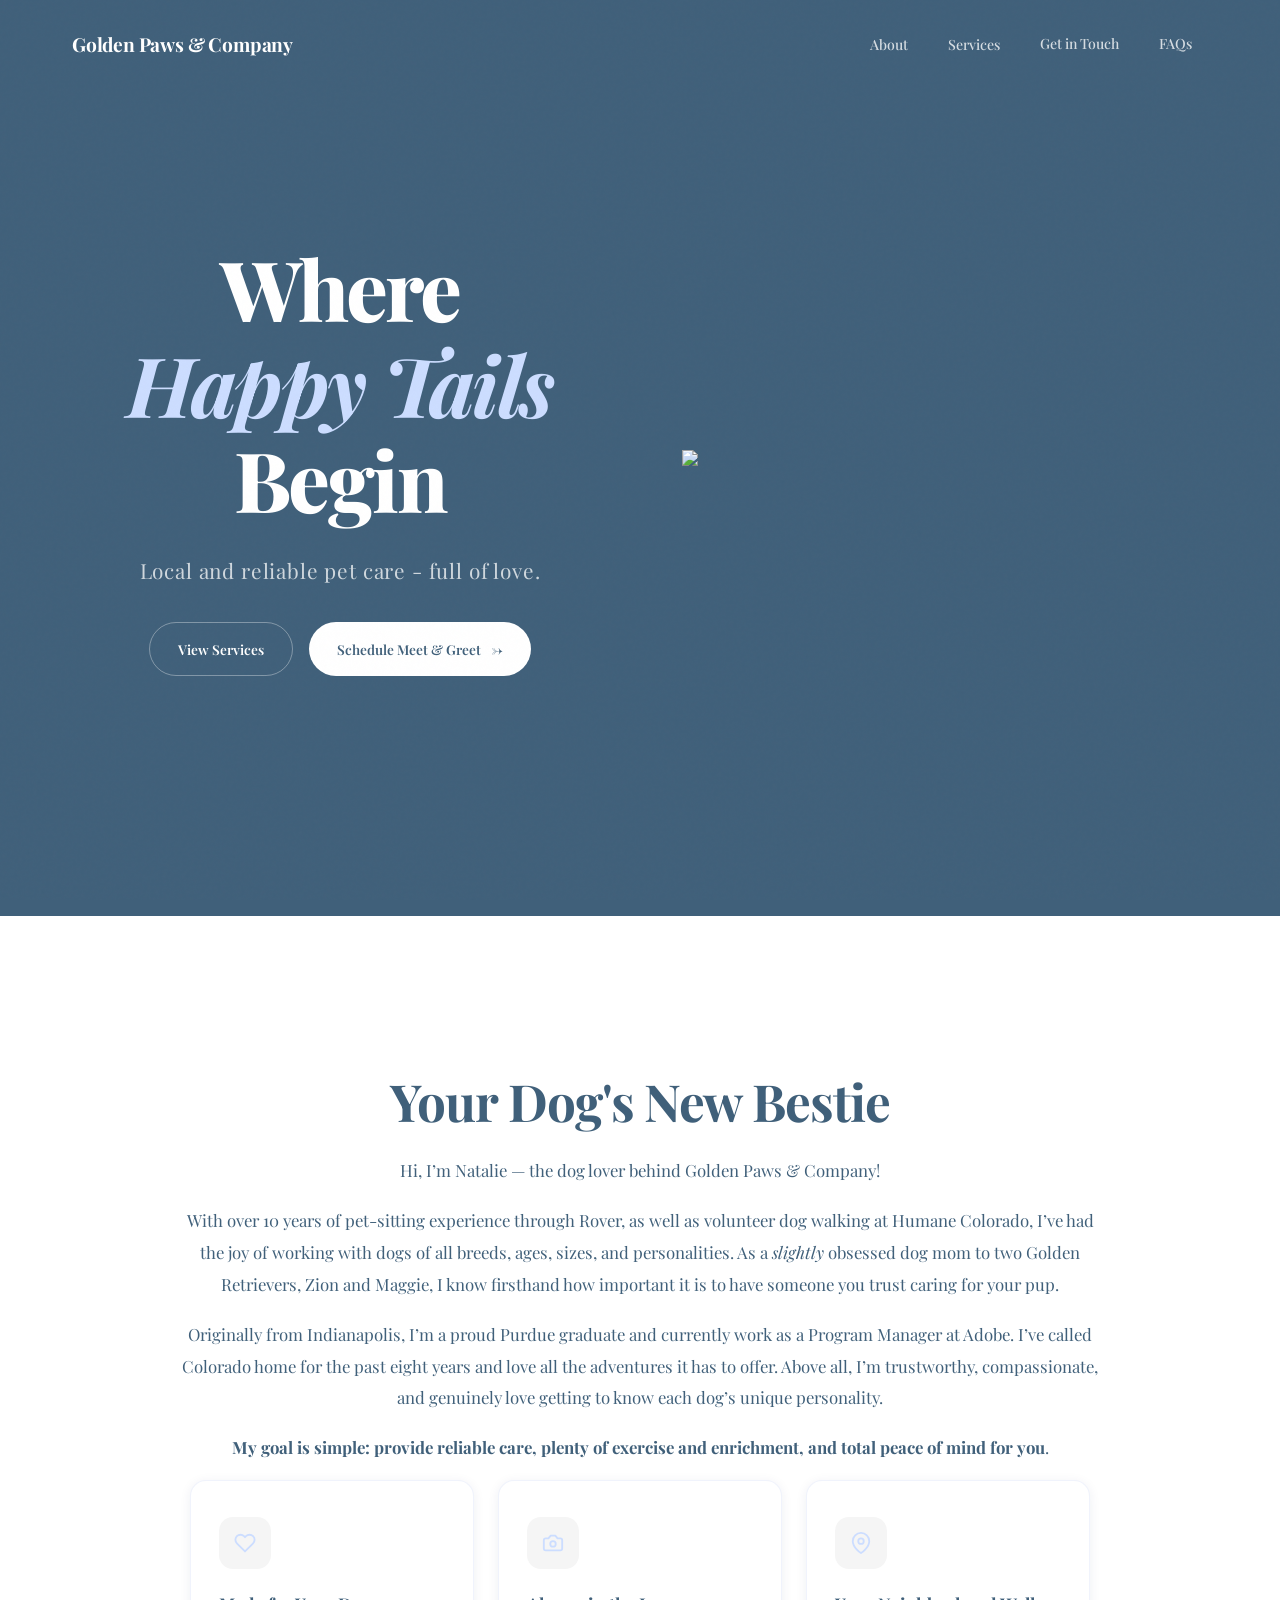
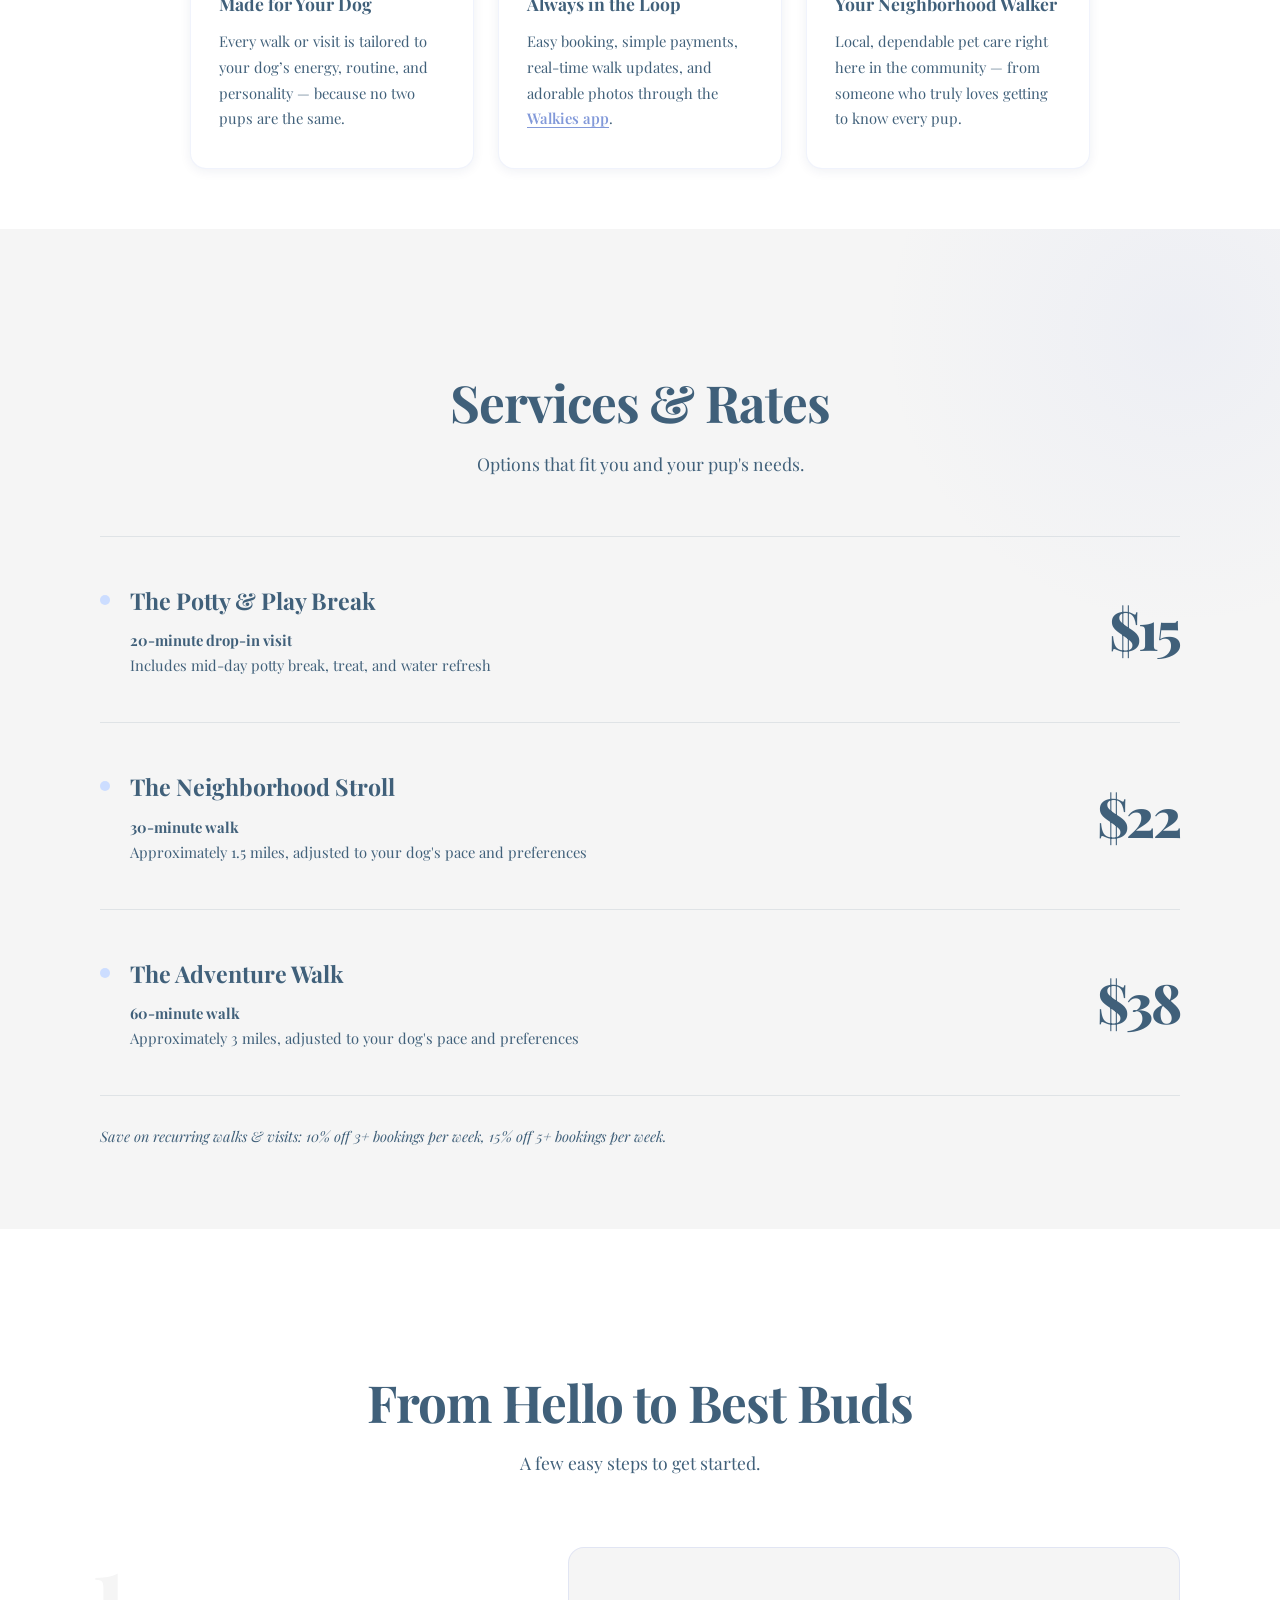
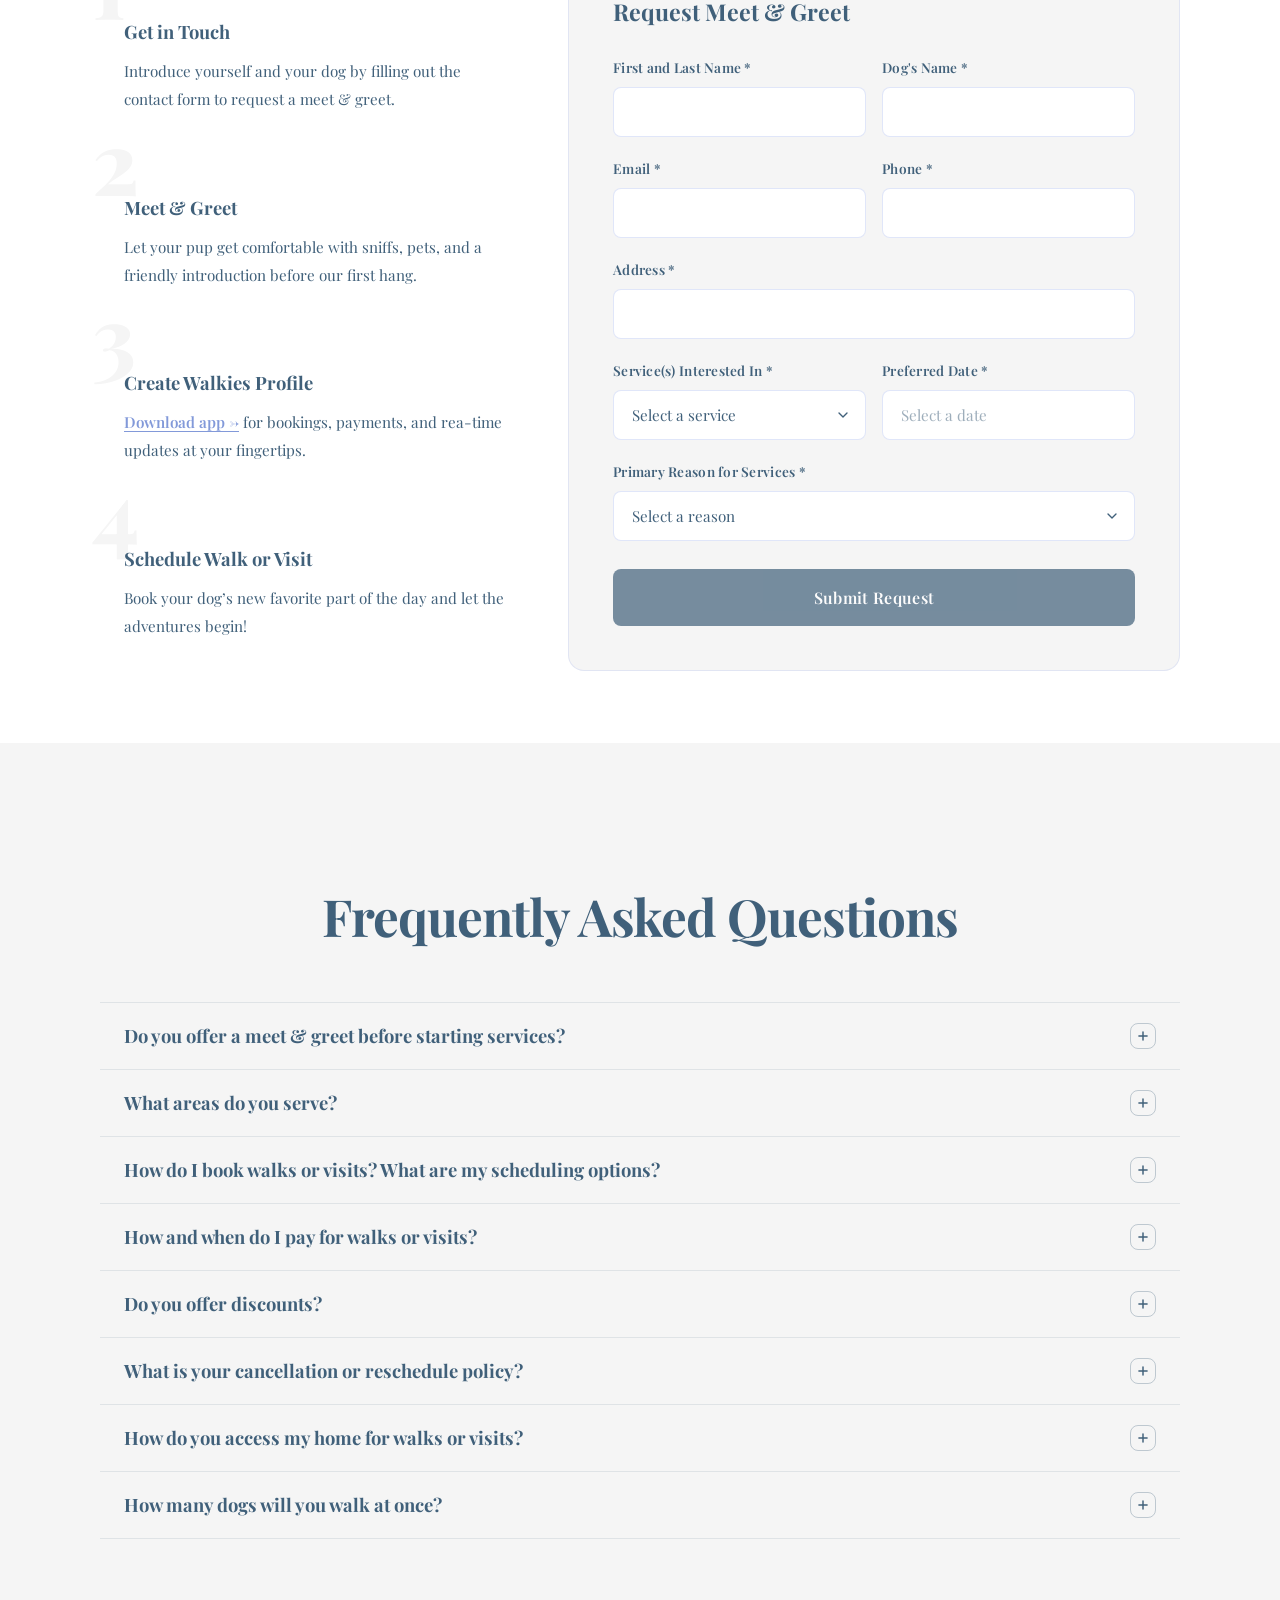
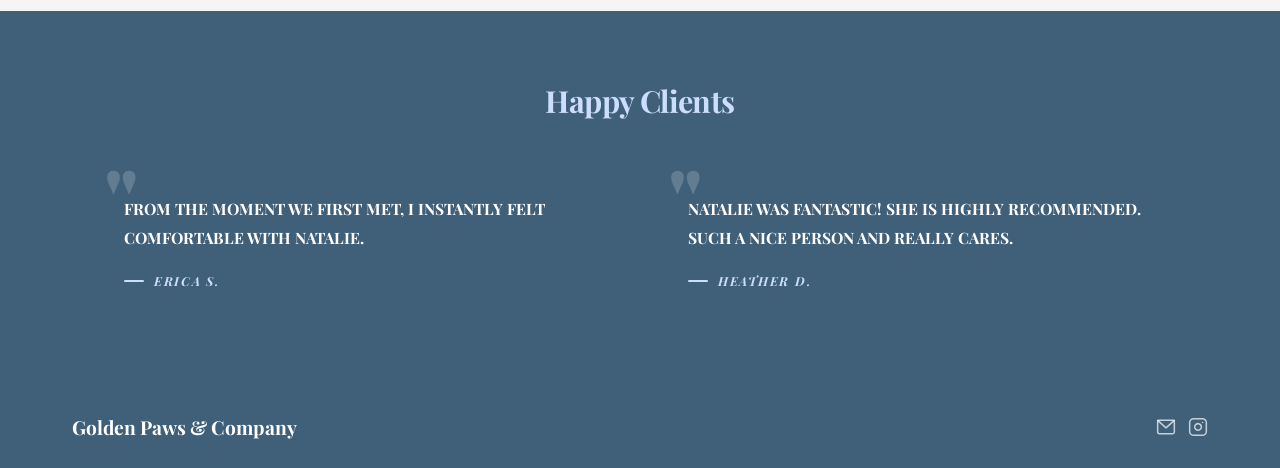
==== index.html @ 905f1fdb "Images" ====
<!DOCTYPE html>
<html lang="en">
<head>
    <meta charset="UTF-8">
    <meta name="viewport" content="width=device-width, initial-scale=1.0">
    <title>Golden Paws & Company | Dog Walking & Drop-In Visits</title>
    <meta name="description" content="Golden Paws & Company — Reliable dog walking and drop-in visit services.">
    <link rel="preconnect" href="https://fonts.googleapis.com">
    <link rel="preconnect" href="https://fonts.gstatic.com" crossorigin>
    <link href="https://fonts.googleapis.com/css2?family=Playfair+Display:ital,wght@0,400;0,600;0,700;0,800;1,400;1,600&family=Outfit:wght@300;400;500;600;700&display=swap" rel="stylesheet">
    <link rel="stylesheet" href="https://cdn.jsdelivr.net/npm/flatpickr/dist/flatpickr.min.css">
    <link rel="stylesheet" href="https://unpkg.com/leaflet@1.9.4/dist/leaflet.css"/>
    <style>
        :root {
            --primary: #9AACEC;
            --primary-deep: #8299d9;
            --primary-muted: #B8C4F0;
            --bg: #CCDDFF;
            --bg-light: #f5f5f5;
            --bg-pale: #f5f5f5;
            --accent: #8EAD86;
            --accent-hover: #E6BC00;
            --accent-light: #FFF7CC;
            --green: #FFD10D;
            --green-light: #FFD10D;
            --rare: #F7EDEE;
            --white: #FFFFFF;
            --text: #40607A;
            --text-body: #40607A;
            --text-muted: #40607A;
            --shadow-sm: 0 2px 12px rgba(26,43,95,0.07);
            --shadow-md: 0 8px 32px rgba(26,43,95,0.09);
            --shadow-lg: 0 16px 48px rgba(26,43,95,0.12);
            --shadow-glow: 0 0 60px rgba(143,163,232,0.3);
            --radius: 16px;
            --radius-sm: 12px;
            --radius-xs: 8px;
        }
        *{margin:0;padding:0;box-sizing:border-box}
        h1,h2,h3,h4{font-family:'Playfair Display',serif}
        html{scroll-behavior:smooth;scroll-padding-top:80px}
        body{font-family:Playfair Display;color:var(--text-body);background:var(--bg);line-height:1.7;-webkit-font-smoothing:antialiased;overflow-x:hidden}

        body::after{content:'';position:fixed;inset:0;pointer-events:none;z-index:9999;opacity:0.018;background-image:url("data:image/svg+xml,%3Csvg viewBox='0 0 256 256' xmlns='http://www.w3.org/2000/svg'%3E%3Cfilter id='n'%3E%3CfeTurbulence type='fractalNoise' baseFrequency='0.9' numOctaves='4' stitchTiles='stitch'/%3E%3C/filter%3E%3Crect width='100%25' height='100%25' filter='url(%23n)'/%3E%3C/svg%3E")}

        .reveal{opacity:0;transform:translateY(50px);transition:opacity 0.9s cubic-bezier(0.16,1,0.3,1),transform 0.9s cubic-bezier(0.16,1,0.3,1)}
        .reveal.vis{opacity:1;transform:translateY(0)}
        .reveal-left{opacity:0;transform:translateX(-60px);transition:opacity 0.9s cubic-bezier(0.16,1,0.3,1),transform 0.9s cubic-bezier(0.16,1,0.3,1)}
        .reveal-left.vis{opacity:1;transform:translateX(0)}
        .reveal-right{opacity:0;transform:translateX(60px);transition:opacity 0.9s cubic-bezier(0.16,1,0.3,1),transform 0.9s cubic-bezier(0.16,1,0.3,1)}
        .reveal-right.vis{opacity:1;transform:translateX(0)}
        .reveal-scale{opacity:0;transform:scale(0.9);transition:opacity 0.8s cubic-bezier(0.16,1,0.3,1),transform 0.8s cubic-bezier(0.16,1,0.3,1)}
        .reveal-scale.vis{opacity:1;transform:scale(1)}
        .stagger-1{transition-delay:0.1s}.stagger-2{transition-delay:0.2s}.stagger-3{transition-delay:0.3s}.stagger-4{transition-delay:0.4s}.stagger-5{transition-delay:0.5s}

        .float-shape{position:absolute;border-radius:50%;pointer-events:none;will-change:transform}
        @keyframes floatA{0%,100%{transform:translate(0,0) rotate(0deg)}33%{transform:translate(15px,-20px) rotate(5deg)}66%{transform:translate(-10px,10px) rotate(-3deg)}}
        @keyframes floatB{0%,100%{transform:translate(0,0)}50%{transform:translate(-20px,-15px)}}
        @keyframes floatC{0%,100%{transform:translate(0,0)}25%{transform:translate(10px,-10px)}75%{transform:translate(-8px,12px)}}

        nav{position:fixed;top:0;width:100%;z-index:100;transition:all 0.4s cubic-bezier(0.16,1,0.3,1);padding:8px 0;background:#40607A}
        nav.scrolled{background:var(--white);box-shadow:0 2px 12px rgba(26,43,95,0.1);padding:0}
        nav.scrolled .nav-logo{color:var(--text)}
        nav.scrolled .nav-logo span{color:var(--text)}
        nav.scrolled .nav-links a{color:var(--text-muted)}
        nav.scrolled .nav-links a:hover{color:var(--text);background:rgba(143,163,232,0.12)}
        nav.scrolled .hamburger span{background:var(--text)}
        nav.scrolled .mobile-menu{background:var(--white)}
        nav.scrolled .mobile-menu a{color:var(--text-muted);border-bottom-color:rgba(143,163,232,0.15)}
        .nav-inner{max-width:1200px;margin:0 auto;padding:0 32px;display:flex;align-items:center;justify-content:space-between;height:72px;position:relative}
        .nav-center-logo{height:40px;width:auto}
        .nav-logo{font-family:'Playfair Display',serif;font-weight:700;font-size:1.2rem;color:var(--white);text-decoration:none;letter-spacing:-0.01em;text-align:left}
        .nav-right{display:flex;align-items:center;gap:8px}
        .nav-right .nav-get-in-touch{text-decoration:none;color:rgba(255,255,255,0.78);font-size:0.88rem;font-weight:500;padding:8px 16px;border-radius:50px;transition:all 0.3s}
        .nav-right .nav-get-in-touch:hover{color:var(--white);background:rgba(255,255,255,0.12)}
        .nav-right .nav-get-in-touch.active{color:var(--white);background:rgba(255,255,255,0.18);font-weight:700}
        nav.scrolled .nav-right .nav-get-in-touch{color:var(--text-muted)}
        nav.scrolled .nav-right .nav-get-in-touch:hover{color:var(--text);background:rgba(143,163,232,0.12)}
        nav.scrolled .nav-right .nav-get-in-touch.active{color:var(--text);background:rgba(143,163,232,0.18);font-weight:700}
        .nav-ig{display:flex;align-items:center;color:rgba(255,255,255,0.78);transition:color 0.3s;padding:6px}
        .nav-ig:hover{color:var(--white)}
        nav.scrolled .nav-ig{color:var(--text-muted)}
        nav.scrolled .nav-ig:hover{color:var(--text)}
        .nav-logo span{color:var(--white)}
        .nav-links{display:flex;gap:8px;list-style:none;align-items:center}
        .nav-links a{text-decoration:none;color:rgba(255,255,255,0.78);font-size:0.88rem;font-weight:500;padding:8px 16px;border-radius:50px;transition:all 0.3s}
        .nav-links a:hover{color:var(--white);background:rgba(255,255,255,0.12)}
        .nav-links a.active{color:var(--white);background:rgba(255,255,255,0.18);font-weight:700}
        nav.scrolled .nav-links a.active{color:var(--text);background:rgba(143,163,232,0.18);font-weight:700}
        .nav-cta{background:var(--accent)!important;color:#1A2B5F!important;padding:10px 24px!important;font-weight:700!important}
        .nav-cta:hover{background:var(--accent-hover)!important;transform:translateY(-1px)}

        .hamburger{display:none;flex-direction:column;gap:5px;cursor:pointer;padding:8px;background:none;border:none}
        .hamburger span{width:22px;height:2px;background:var(--white);border-radius:2px;transition:all 0.3s}
        .mobile-menu{display:none;position:fixed;top:72px;left:0;right:0;background:#40607A;padding:16px 32px 24px}
        .mobile-menu.open{display:block}
        .mobile-menu a{display:block;padding:14px 0;text-decoration:none;color:rgba(255,255,255,0.85);font-weight:500;font-size:1rem;border-bottom:1px solid rgba(255,255,255,0.12)}
        .mobile-menu a:last-child{border-bottom:none}

        .hero{min-height:88vh;display:grid;grid-template-columns:1fr 1fr;align-items:center;position:relative;overflow:hidden;background:#40607A}
        .hero-bg-shapes{display:none}
        .hero-content{padding:120px 56px 120px 64px;display:flex;flex-direction:column;justify-content:center;align-items:center;text-align:center;position:relative;z-index:1}
        .hero-img-col{display:flex;align-items:center;justify-content:center;padding:120px 48px 120px 0}
        .hero-img-col img{width:85%;max-height:65vh;object-fit:contain;display:block}
        .about-hero-img{display:none}
        .hero-eyebrow{display:inline-block;font-size:0.82rem;font-weight:600;letter-spacing:0.18em;text-transform:uppercase;color:var(--accent);margin-bottom:24px;opacity:0;animation:heroUp 0.8s 0.2s cubic-bezier(0.16,1,0.3,1) forwards}
        .hero h1{font-family:'Playfair Display',serif;font-size:clamp(3rem,7vw,5.2rem);font-weight:800;color:var(--white);line-height:1.15;margin-bottom:28px;letter-spacing:-0.03em;opacity:0;animation:heroUp 1s 0.2s cubic-bezier(0.16,1,0.3,1) forwards}
        .hero h1 .h1-italic{font-style:italic;color:#CCDDFF;font-weight:700}
        .hero h2{font-family:'Playfair Display',serif;font-size:clamp(1rem,1.8vw,1.3rem);font-weight:400;color:rgba(255,255,255,0.75);line-height:1.5;margin-bottom:36px;letter-spacing:0.04em;opacity:0;animation:heroUp 1s 0.35s cubic-bezier(0.16,1,0.3,1) forwards}
        .hero-accent-line{width:60px;height:4px;background:var(--accent);border-radius:4px;margin:0 auto 28px;opacity:0;animation:heroUp 0.8s 0.35s cubic-bezier(0.16,1,0.3,1) forwards}
        .hero-sub{font-size:1.25rem;color:rgba(255,255,255,0.82);font-weight:400;letter-spacing:0.04em;margin-bottom:44px;opacity:0;animation:heroUp 0.8s 0.45s cubic-bezier(0.16,1,0.3,1) forwards}
        .hero-buttons{display:flex;gap:16px;justify-content:center;flex-wrap:wrap;opacity:0;animation:heroUp 0.8s 0.6s cubic-bezier(0.16,1,0.3,1) forwards}
        @keyframes heroUp{from{opacity:0;transform:translateY(30px)}to{opacity:1;transform:translateY(0)}}
        .hero-scroll-hint{position:absolute;bottom:40px;left:50%;transform:translateX(-50%);display:flex;flex-direction:column;align-items:center;gap:8px;color:rgba(255,255,255,0.55);font-size:0.75rem;font-weight:500;letter-spacing:0.1em;text-transform:uppercase;opacity:0;animation:heroUp 0.8s 1.2s cubic-bezier(0.16,1,0.3,1) forwards}
        .scroll-line{width:1px;height:40px;background:linear-gradient(to bottom,rgba(255,255,255,0.55),transparent);animation:scrollPulse 2s ease-in-out infinite}
        @keyframes scrollPulse{0%,100%{opacity:1;transform:scaleY(1)}50%{opacity:0.4;transform:scaleY(0.6)}}

        .btn{display:inline-flex;align-items:center;gap:10px;padding:16px 36px;border-radius:50px;text-decoration:none;font-weight:600;font-size:0.95rem;font-family:inherit;border:none;cursor:pointer;transition:all 0.4s cubic-bezier(0.16,1,0.3,1);position:relative;overflow:hidden}
        .hero .btn{padding:12px 28px;font-size:0.85rem}
        .btn-primary{background:var(--text);color:var(--white)}
        .hero .btn-primary{background:var(--white);color:var(--text)}
        .hero .btn-primary:hover{background:#CCDDFF;color:var(--text)}
        .hero .btn-ghost{color:var(--white);border-color:rgba(255,255,255,0.35)}
        .hero .btn-ghost:hover{border-color:var(--white);background:rgba(255,255,255,0.1)}
        .btn-primary:hover{background:var(--text-muted);transform:translateY(-3px);box-shadow:0 12px 32px rgba(107,125,160,0.3)}
        .btn-ghost{background:transparent;color:var(--text);border:1.5px solid rgba(42,54,84,0.2)}
        .btn-ghost:hover{border-color:var(--primary);background:rgba(154,172,236,0.08);transform:translateY(-3px)}
        .btn .arrow{transition:transform 0.3s;font-size:1.1rem}
        .btn:hover .arrow{transform:translateX(4px)}

        section{padding:120px 32px;position:relative}
        .section-inner{max-width:1080px;margin:0 auto}
        .section-header{margin-bottom:56px}
        .section-header.centered{text-align:center}
        .section-label{font-size:0.78rem;font-weight:700;letter-spacing:0.16em;text-transform:uppercase;color:var(--text);margin-bottom:16px;display:flex;align-items:center;gap:12px}
        .section-header.centered .section-label{justify-content:center}
        .section-label::before{content:'';width:20px;height:2px;background:var(--accent);border-radius:2px}
        .section-title{font-family:'Playfair Display',serif;font-size:clamp(2.2rem,4vw,3.2rem);font-weight:700;color:var(--text);line-height:1.15;letter-spacing:-0.02em;text-align:center}
        .section-header .section-sub{margin-left:auto;margin-right:auto}
        .section-sub{font-size:1.1rem;color:var(--text-muted);margin-top:16px;max-width:540px;line-height:1.8}
        .section-header.centered .section-sub{margin-left:auto;margin-right:auto}

        .section-logo{display:block;height:64px;width:auto;margin:0 auto 20px;opacity:0.8}
        /* ABOUT + OVERVIEW — Merged */
        #about{background:#ffffff;padding:72px 32px 0;position:relative}
        .about-layout{text-align:center;max-width:920px;margin:0 auto}
        .about-opener{font-family:'Playfair Display',serif;font-size:clamp(2.2rem,4vw,3.2rem);font-weight:700;color:var(--text);line-height:1.15;margin-bottom:24px;letter-spacing:-0.02em}
        .about-opener em{font-style:italic;color:var(--primary-deep)}
        .about-body p{font-size:1.05rem;line-height:1.9;color:var(--text-body);margin-bottom:18px}
        .about-body p:last-child{margin-bottom:0}
        .about-body em{font-style:italic}
        .expect-area{background:transparent;margin:16px -32px 0;padding:0 32px 60px}

        /* MEET NATALIE */
        #meet-natalie{background:#f5f5f5;padding:120px 32px}
        .meet-layout{display:grid;grid-template-columns:0.85fr 1.15fr;gap:72px;align-items:center;max-width:1080px;margin:0 auto}
        .meet-photo-col{border-radius:var(--radius);overflow:hidden;box-shadow:var(--shadow-md)}
        .meet-photo{width:100%;display:block;object-fit:cover;object-position:top}
        .meet-quotes{display:flex;flex-direction:column;gap:48px}
        .meet-quote{position:relative;padding:28px 32px 28px 48px}
        .meet-quote-mark{font-family:'Playfair Display',serif;font-size:9rem;line-height:1;color:#FFE566;position:absolute;top:-16px;left:0;z-index:0;font-weight:700;pointer-events:none;user-select:none}
        .meet-quote-text{font-size:1.1rem;line-height:1.8;color:var(--text);font-style:italic;position:relative;z-index:1}
        .meet-quote-author{font-size:0.8rem;font-weight:700;letter-spacing:0.12em;text-transform:uppercase;color:var(--text-muted);margin-top:14px;position:relative;z-index:1}
        .expect-divider{text-align:center;margin-bottom:0}
        .expect-divider-title{font-family:Playfair Display;font-size:clamp(1.4rem,2.5vw,1.9rem);font-weight:700;color:var(--text);letter-spacing:-0.02em;line-height:1.2}

        /* FEATURE CARDS — Overview */
        .bento-grid{display:grid;grid-template-columns:repeat(3,1fr);gap:24px;margin-top:0;max-width:900px;margin-left:auto;margin-right:auto}
        .bento-card{border-radius:var(--radius);padding:36px 28px;transition:transform 0.4s cubic-bezier(0.16,1,0.3,1),box-shadow 0.4s;background:var(--white);border:1px solid rgba(154,172,236,0.15);box-shadow:var(--shadow-sm)}
        .bento-card:hover{transform:translateY(-5px);box-shadow:var(--shadow-md)}
        .bento-icon{width:52px;height:52px;border-radius:14px;display:flex;align-items:center;justify-content:center;margin-bottom:20px;background:#f5f5f5;color:#CCDDFF}
        .bento-card h3{font-family:'Playfair Display',serif;font-size:1.1rem;color:var(--text);margin-bottom:10px}
        .bento-card p{font-size:0.92rem;color:var(--text-muted);line-height:1.75}
        .bento-card p a{color:var(--primary-deep);font-weight:600;text-decoration:underline;text-underline-offset:3px}

        /* PRICING LIST — Services */
        #services{background:#f5f5f5;overflow:hidden;position:relative;padding:60px 32px 80px}
        #services::before{content:'';position:absolute;top:-200px;right:-200px;width:600px;height:600px;background:radial-gradient(circle,rgba(143,163,232,0.08) 0%,transparent 70%);border-radius:50%}
        .pricing-list{margin-top:52px;border-top:1.5px solid rgba(64,96,122,0.12);position:relative;z-index:1}
        .pricing-row{display:flex;align-items:center;justify-content:space-between;gap:40px;padding:44px 0;border-bottom:1.5px solid rgba(64,96,122,0.12);transition:padding-left 0.4s cubic-bezier(0.16,1,0.3,1)}
        .pricing-row:hover{padding-left:20px}
        .pricing-row-left{display:flex;align-items:flex-start;gap:20px;flex:1}
        .pricing-accent-dot{width:10px;height:10px;border-radius:50%;flex-shrink:0;margin-top:14px}
        .pricing-name{font-family:'Playfair Display',serif;font-size:1.45rem;font-weight:700;color:var(--text);margin-bottom:8px}
        .pricing-desc{font-size:0.92rem;color:var(--text-muted);line-height:1.7;max-width:460px}
        .pricing-price-col{font-family:'Playfair Display',serif;font-size:3.4rem;font-weight:800;color:var(--text);flex-shrink:0;line-height:1;letter-spacing:-0.04em}
        .services-note{margin-top:28px;font-size:0.9rem;color:var(--text-muted);font-style:italic;position:relative;z-index:1}

        #process{background:var(--white);padding:60px 32px 72px;position:relative}

        /* FAQ */
        #faq{background:#f5f5f5;padding:60px 32px 72px;position:relative}
        .faq-list{margin-top:48px;border-top:1.5px solid rgba(64,96,122,0.12)}
        .faq-item{border-bottom:1.5px solid rgba(64,96,122,0.12)}
        .faq-question{display:flex;align-items:center;justify-content:space-between;padding:20px 24px;cursor:pointer;gap:24px;user-select:none}
        .faq-question-text{font-family:'Playfair Display',serif;font-size:1.15rem;font-weight:700;color:var(--text);line-height:1.4}
        .faq-icon{flex-shrink:0;width:26px;height:26px;border:1.5px solid rgba(64,96,122,0.3);border-radius:var(--radius-xs);display:flex;align-items:center;justify-content:center;transition:all 0.3s;color:var(--text)}
        .faq-item.open .faq-icon{background:var(--primary);border-color:var(--primary);color:#fff;transform:rotate(45deg)}
        .faq-answer{max-height:0;overflow:hidden;transition:max-height 0.4s cubic-bezier(0.16,1,0.3,1)}
        .faq-answer-inner{padding:0 72px 20px 24px;font-size:0.95rem;color:var(--text-muted);line-height:1.85}
        .faq-answer-inner a{color:var(--primary-deep);font-weight:600;text-decoration:underline;text-underline-offset:3px}
        .faq-item.open .faq-answer{max-height:400px}
        .faq-item.open .faq-answer.faq-answer--map{max-height:700px}
        .faq-service-map{width:100%;height:300px;border-radius:var(--radius-xs);margin-top:16px;overflow:hidden;z-index:0}
        .process-timeline{margin-top:56px;position:relative}
        .process-timeline::before{content:'';position:absolute;left:31px;top:0;bottom:0;width:2px;background:linear-gradient(to bottom,var(--primary-muted),transparent)}
        .process-step{display:flex;gap:32px;padding:0 0 48px;position:relative}
        .process-step:last-child{padding-bottom:0}
        .step-marker{width:64px;height:64px;flex-shrink:0;background:var(--bg);border:3px solid var(--primary);border-radius:50%;display:flex;align-items:center;justify-content:center;font-family:Playfair Display;font-weight:700;font-size:1.2rem;color:var(--text);position:relative;z-index:1;transition:all 0.4s}
        .process-step:hover .step-marker{background:var(--accent);border-color:var(--accent);transform:scale(1.1)}
        .step-body{padding-top:12px}
        .step-body h3{font-family:Playfair Display;font-size:1.4rem;font-weight:700;color:var(--text);margin-bottom:8px}
        .step-tag{display:inline-block;background:var(--accent-light);color:var(--text);font-size:0.68rem;font-weight:700;letter-spacing:0.08em;padding:3px 10px;border-radius:4px;margin-left:10px;vertical-align:middle;text-transform:uppercase}
        .step-body p{color:var(--text-muted);font-size:1.02rem;line-height:1.8}
        .step-body a{color:var(--primary-deep);font-weight:600;text-decoration:underline;text-underline-offset:3px}

        /* EDITORIAL STEPS — Process split layout */
        .process-split{display:grid;grid-template-columns:2fr 3fr;gap:60px;margin-top:68px;align-items:center}
        .process-steps-col{display:flex;flex-direction:column;gap:40px}
        .editorial-step{position:relative;padding:28px 0 0 24px}
        .editorial-step-num{font-family:'Playfair Display',serif;font-size:5.5rem;font-weight:800;color:#f5f5f5;line-height:0.82;letter-spacing:-0.06em;position:absolute;top:-30px;left:-8px;z-index:0;pointer-events:none;user-select:none}
        .editorial-step-content{position:relative;z-index:1;text-align:left}
        .editorial-step-content h3{font-family:Playfair Display;font-size:1.15rem;font-weight:700;color:var(--text);margin-bottom:10px;margin-top:10px}
        .editorial-step-content p{font-size:0.95rem;color:var(--text-muted);line-height:1.85}
        .editorial-step-content a{color:var(--primary-deep);font-weight:600;text-decoration:underline;text-underline-offset:3px}
        .process-form-col .contact-form-card{background:var(--bg-pale);border-radius:var(--radius);padding:44px;border:1px solid rgba(143,163,232,0.2)}
        .process-form-col .form-row{grid-template-columns:1fr 1fr}
        .form-card-title{font-family:'Playfair Display',serif;font-size:1.45rem;font-weight:700;color:var(--text);margin-bottom:24px}
        .process-form-col .form-submit{background:#B8C4F0;color:var(--white)}
        .process-form-col .form-submit:hover{background:#a3b2e8;box-shadow:0 12px 32px rgba(184,196,240,0.35)}
        .process-form-col .form-submit:disabled{background:#40607A;cursor:not-allowed;transform:none!important;box-shadow:none!important;color:var(--white)}

        #testimonials{background:#40607A;padding:72px 32px}
        .process-quotes{display:grid;grid-template-columns:1fr 1fr;gap:48px;max-width:1080px;margin:0 auto}
        .process-quote-card{position:relative;overflow:hidden;padding:28px 24px 24px}
        .process-quote-bg{font-family:'Playfair Display',serif;font-size:5.5rem;font-weight:800;line-height:0.82;color:rgba(255,255,255,0.18);position:absolute;top:-4px;left:4px;z-index:0;pointer-events:none;user-select:none;letter-spacing:-0.06em}
        .testimonials-header{text-align:center;margin-bottom:48px}
        .testimonials-header h2{font-family:'Playfair Display',serif;font-size:clamp(1.4rem,2.5vw,1.9rem);font-weight:700;color:#CCDDFF;letter-spacing:-0.02em;line-height:1.2}
        .process-quote-text{font-family:'Playfair Display',serif;font-size:0.98rem;line-height:1.8;color:#fff;font-style:normal;font-weight:700;text-transform:uppercase;position:relative;z-index:1;margin-bottom:18px}
        .process-quote-author{font-size:0.78rem;font-weight:700;letter-spacing:0.14em;text-transform:uppercase;font-style:italic;color:#CCDDFF;position:relative;z-index:1;display:flex;align-items:center;gap:10px}
        .process-quote-author::before{content:'';width:20px;height:2px;background:#CCDDFF;border-radius:2px;flex-shrink:0}

        .natalie-layout{display:grid;grid-template-columns:1fr 1.3fr;gap:64px;align-items:start}
        .natalie-carousel{position:relative}
        .carousel-track{position:relative;aspect-ratio:3/4;overflow:hidden;border-radius:var(--radius);box-shadow:var(--shadow-lg)}
        .carousel-track::before{content:'';position:absolute;inset:-12px;background:linear-gradient(135deg,var(--primary-muted),var(--accent-light));border-radius:calc(var(--radius)+8px);z-index:-1;opacity:0.5;transform:rotate(-2deg)}
        .carousel-slide{position:absolute;inset:0;opacity:0;transition:opacity 0.6s ease}
        .carousel-slide.active{opacity:1;position:relative}
        .carousel-slide img{width:100%;height:100%;object-fit:cover;object-position:top}
        .carousel-controls{display:flex;align-items:center;justify-content:center;gap:16px;margin-top:20px}
        .carousel-btn{background:var(--white);border:1.5px solid rgba(154,172,236,0.3);border-radius:50%;width:40px;height:40px;display:flex;align-items:center;justify-content:center;cursor:pointer;font-size:1.5rem;color:var(--text);transition:all 0.3s;line-height:1;padding:0}
        .carousel-btn:hover{background:var(--accent);border-color:var(--accent)}
        .carousel-dots{display:flex;gap:8px;align-items:center}
        .carousel-dot{width:8px;height:8px;border-radius:50%;background:var(--primary-muted);cursor:pointer;transition:all 0.3s;border:none;padding:0}
        .carousel-dot.active{background:var(--text);transform:scale(1.3)}
        .natalie-text-col .section-header{margin-bottom:28px}
        .natalie-bio p{font-size:1.05rem;line-height:1.9;margin-bottom:18px;color:var(--text-body)}
        .natalie-bio strong{color:var(--text);font-weight:600}
        .natalie-bio em{color:var(--primary-deep)}
        .natalie-highlight{margin-top:24px;padding:20px 24px;background:var(--bg-pale);border-radius:var(--radius-sm);font-weight:600;color:var(--text);font-size:1rem;line-height:1.7;border-left:4px solid var(--accent)}

        #overview{display:none}
        .overview-grid{display:grid;grid-template-columns:1fr 1.1fr;gap:72px;align-items:center}
        .overview-photo-wrapper{position:relative}
        .overview-photo-wrapper::before{content:'';position:absolute;inset:-12px;background:linear-gradient(135deg,var(--primary-muted),var(--accent-light));border-radius:calc(var(--radius) + 8px);z-index:0;opacity:0.5;transform:rotate(-2deg)}
        .overview-photo{position:relative;z-index:1;border-radius:var(--radius);overflow:hidden;aspect-ratio:3/4;box-shadow:var(--shadow-lg)}
        .overview-photo img{width:100%;height:100%;object-fit:cover;transition:transform 0.6s cubic-bezier(0.16,1,0.3,1)}
        .overview-photo:hover img{transform:scale(1.03)}
        .overview-badge{position:absolute;bottom:-16px;right:-16px;z-index:2;background:var(--accent);color:var(--text);padding:14px 24px;border-radius:var(--radius-sm);font-weight:700;font-size:0.88rem;box-shadow:var(--shadow-md);transform:rotate(3deg)}
        .overview-text p{font-size:1.08rem;line-height:1.9;margin-bottom:20px;color:var(--text-body)}
        .overview-text strong{color:var(--text);font-weight:600}
        .overview-text em{color:var(--primary-deep)}
        .overview-highlight-strip{margin-top:36px;padding:24px 28px;background:var(--bg-pale);border-radius:var(--radius-sm);font-weight:600;color:var(--text);font-size:1.05rem;line-height:1.7;border-left:4px solid var(--accent)}

        #natalie{background:var(--bg)}
        .natalie-content{max-width:720px;margin-top:44px}
        .natalie-content p{font-size:1.08rem;line-height:1.9;margin-bottom:20px}
        .trait-tags{display:flex;flex-wrap:wrap;gap:10px;margin-top:28px}
        .trait-tag{padding:10px 22px;border-radius:50px;font-size:0.88rem;font-weight:600;background:var(--white);color:var(--text);border:1px solid rgba(154,172,236,0.25);transition:all 0.3s}
        .trait-tag:hover{border-color:var(--accent);background:var(--accent-light);transform:translateY(-2px)}

        #reviews{background:var(--white);position:relative;overflow:hidden}
        
        .testimonials-grid{display:grid;grid-template-columns:1fr 1fr;gap:28px;margin-top:56px;position:relative;z-index:1}
        .testimonial-card{background:var(--white);padding:44px 36px;border-radius:var(--radius);box-shadow:var(--shadow-md);position:relative;transition:all 0.4s cubic-bezier(0.16,1,0.3,1);border:1px solid rgba(154,172,236,0.08)}
        .testimonial-card:hover{transform:translateY(-6px);box-shadow:var(--shadow-lg)}
        .quote-mark{font-family:Playfair Display;font-size:5rem;line-height:1;color:var(--primary-muted);opacity:0.4;position:absolute;top:16px;left:28px}
        .testimonial-stars{color:var(--accent);font-size:0.9rem;letter-spacing:3px;margin-bottom:16px}
        .testimonial-text{font-size:1.1rem;line-height:1.8;color:var(--text-body);font-style:italic;margin-bottom:24px;position:relative;z-index:1}
        .testimonial-author{font-weight:700;color:var(--text);font-size:0.92rem;display:flex;align-items:center;gap:10px}
        .testimonial-author::before{content:'';width:24px;height:2px;background:var(--accent);border-radius:2px}

        #contact{background:var(--white)}
        .contact-layout{display:grid;grid-template-columns:1fr 1.25fr;gap:64px;margin-top:56px;align-items:start}
        .contact-info-card{background:var(--bg);border-radius:var(--radius);padding:44px 36px}
        .contact-info-card h3{font-family:Playfair Display;font-size:1.4rem;color:var(--text);margin-bottom:12px}
        .contact-info-card>p{color:var(--text-muted);line-height:1.8;margin-bottom:32px;font-size:0.98rem}
        .contact-detail{display:flex;align-items:center;gap:16px;padding:16px 0;border-bottom:1px solid rgba(154,172,236,0.15);font-size:0.95rem}
        .contact-detail:last-child{border-bottom:none}
        .contact-detail-icon{width:44px;height:44px;background:var(--white);border-radius:12px;display:flex;align-items:center;justify-content:center;flex-shrink:0;color:var(--primary-deep);box-shadow:var(--shadow-sm)}
        .contact-detail a{color:var(--text);text-decoration:none;font-weight:500;transition:color 0.2s}
        .contact-detail a:hover{color:var(--primary-deep)}
        .contact-form-card{background:var(--bg-pale);border-radius:var(--radius);padding:44px;border:1px solid rgba(154,172,236,0.15)}
        .form-row{display:grid;grid-template-columns:1fr 1fr;gap:16px}
        .form-group{margin-bottom:20px}
        .form-group label{display:block;font-weight:600;font-size:0.85rem;color:var(--text);margin-bottom:8px;letter-spacing:0.02em}
        .form-group input,.form-group select,.form-group textarea{width:100%;padding:14px 18px;border:1.5px solid rgba(154,172,236,0.3);border-radius:var(--radius-xs);font-family:inherit;font-size:0.95rem;color:var(--text);background:var(--white);transition:all 0.3s;outline:none}
        .form-group input:focus,.form-group select:focus,.form-group textarea:focus{border-color:var(--primary);box-shadow:0 0 0 4px rgba(154,172,236,0.15)}
        .form-group input::placeholder,.form-group textarea::placeholder{color:var(--text-muted);opacity:0.5}
        .form-group textarea{min-height:120px;resize:vertical}
        .form-group select{cursor:pointer;appearance:none;background-image:url("data:image/svg+xml,%3Csvg xmlns='http://www.w3.org/2000/svg' width='16' height='16' viewBox='0 0 24 24' fill='none' stroke='%2340607A' stroke-width='2' stroke-linecap='round' stroke-linejoin='round'%3E%3Cpolyline points='6 9 12 15 18 9'/%3E%3C/svg%3E");background-repeat:no-repeat;background-position:right 14px center;padding-right:40px}
        /* Flatpickr custom calendar */
        .flatpickr-calendar{font-family:'Playfair Display',serif!important;border-radius:16px!important;box-shadow:0 8px 32px rgba(26,43,95,0.13)!important;border:1.5px solid rgba(154,172,236,0.3)!important;padding:10px!important;background:#fff!important;width:320px!important}
        .flatpickr-days,.dayContainer{width:300px!important;min-width:300px!important;max-width:300px!important}
        .flatpickr-day{max-width:40px!important}
        .flatpickr-months{border-radius:12px 12px 0 0}
        .flatpickr-month,.flatpickr-current-month,.flatpickr-current-month input.cur-year{font-family:'Playfair Display',serif!important;color:#40607A!important;fill:#40607A!important;font-size:1rem!important}
        .flatpickr-current-month .flatpickr-monthDropdown-months{font-family:'Playfair Display',serif!important;color:#40607A!important}
        .flatpickr-weekday{font-family:'Playfair Display',serif!important;color:#9AACEC!important;font-weight:600!important}
        .flatpickr-day{font-family:'Playfair Display',serif!important;color:#40607A!important;border-radius:10px!important;border:none!important}
        .flatpickr-day:hover{background:#CCDDFF!important;color:#40607A!important}
        .flatpickr-day.selected,.flatpickr-day.selected:hover{background:#9AACEC!important;border-color:#9AACEC!important;color:#fff!important;border-radius:10px!important}
        .flatpickr-day.today{border-color:#9AACEC!important;color:#40607A!important}
        .flatpickr-day.today:hover{background:#CCDDFF!important}
        .flatpickr-day.flatpickr-disabled,.flatpickr-day.flatpickr-disabled:hover{color:rgba(64,96,122,0.25)!important;cursor:not-allowed!important;background:transparent!important}
        .flatpickr-day.prevMonthDay,.flatpickr-day.nextMonthDay{color:rgba(64,96,122,0.2)!important}
        .form-group select.placeholder-active{color:rgba(64,96,122,0.4)}
        .flatpickr-prev-month,.flatpickr-next-month{color:#40607A!important;fill:#40607A!important}
        .flatpickr-prev-month:hover svg,.flatpickr-next-month:hover svg{fill:#9AACEC!important}
        .numInputWrapper span{border-radius:6px}
        .form-submit{width:100%;padding:18px;background:var(--text);color:var(--white);border:none;border-radius:var(--radius-xs);font-family:inherit;font-size:1rem;font-weight:600;cursor:pointer;transition:all 0.4s cubic-bezier(0.16,1,0.3,1);margin-top:8px;letter-spacing:0.02em}
        .form-submit:hover{background:var(--primary-deep);transform:translateY(-2px);box-shadow:0 12px 32px rgba(107,136,216,0.3)}
        .form-submit:disabled,.form-submit[disabled]{background:var(--primary-muted);cursor:not-allowed;transform:none!important;box-shadow:none!important;opacity:0.7}
        .form-success{display:none;text-align:center;padding:56px 24px}
        .form-success.show{display:block}
        .check-circle{width:72px;height:72px;background:linear-gradient(135deg,var(--primary-muted),var(--primary));border-radius:50%;display:flex;align-items:center;justify-content:center;margin:0 auto 20px;box-shadow:var(--shadow-glow)}
        .form-success h3{font-family:Playfair Display;font-size:1.6rem;color:var(--text);margin-bottom:8px}
        .form-success p{color:var(--text-muted);font-size:1.02rem}

        footer{background:var(--text);color:rgba(255,255,255,0.7);padding:0}
        .footer-inner{max-width:1200px;margin:0 auto;padding:24px 32px;display:flex;align-items:center;justify-content:space-between;position:relative}
        .footer-center-logo{height:36px;width:auto;opacity:0.9}
        .footer-brand .footer-logo{font-family:'Playfair Display',serif;font-size:1.2rem;font-weight:700;color:var(--white);text-align:left}
        .footer-brand{text-align:left}
        .footer-brand .footer-logo span{color:var(--white)}
        .footer-brand p{font-size:0.9rem;color:rgba(255,255,255,0.45);max-width:300px;line-height:1.7}
        .footer-social{display:flex;align-items:center;gap:8px;color:rgba(255,255,255,0.7);text-decoration:none;font-family:'Playfair Display',serif;font-size:0.9rem;font-weight:600;transition:color 0.2s}
        .footer-social:hover{color:var(--white)}
        .footer-nav h4{font-size:0.78rem;font-weight:700;letter-spacing:0.12em;text-transform:uppercase;color:rgba(255,255,255,0.4);margin-bottom:16px}
        .footer-nav a{display:block;color:rgba(255,255,255,0.6);text-decoration:none;font-size:0.92rem;padding:5px 0;transition:color 0.2s}
        .footer-nav a:hover{color:var(--accent)}
        .footer-bottom{max-width:1080px;margin:48px auto 0;padding-top:24px;border-top:1px solid rgba(255,255,255,0.08);display:flex;justify-content:space-between;align-items:center;font-size:0.82rem;color:rgba(255,255,255,0.3)}
        .footer-social{display:flex;gap:12px}
        .footer-social a{width:40px;height:40px;border-radius:50%;background:rgba(255,255,255,0.08);display:flex;align-items:center;justify-content:center;transition:all 0.3s;text-decoration:none}
        .footer-social a:hover{background:var(--accent);transform:translateY(-2px)}
        .footer-icons-row{display:flex;gap:12px;align-items:center}
        .footer-mobile-label{display:none}

        @media(max-width:1000px){
            .bento-grid{grid-template-columns:1fr 1fr;max-width:100%}
            .process-split{grid-template-columns:1fr;gap:48px}
            .process-form-col .form-row{grid-template-columns:1fr}
        }
        @media(max-width:900px){
            .about-layout{grid-template-columns:1fr;gap:32px}
            .about-photo-col{max-height:360px}
            .expect-area{margin:56px -32px 0;padding:0 32px 72px}
            .natalie-layout{grid-template-columns:1fr}
            .about-grid{grid-template-columns:1fr;gap:48px}
            .testimonials-grid{grid-template-columns:1fr}
            .contact-layout{grid-template-columns:1fr}
            .footer-inner{flex-direction:column;gap:20px;align-items:flex-start}
            .footer-bottom{flex-direction:column;gap:16px;text-align:center}
        }
        @media(max-width:600px){
            .bento-grid{grid-template-columns:1fr}
            .pricing-row{flex-direction:column;align-items:flex-start;gap:12px;padding:32px 0}
            .pricing-row:hover{padding-left:0}
            .pricing-price-col{font-size:2.8rem;padding-left:30px}
        }
        @media(max-width:768px){
            .nav-links{display:none}
            .nav-right .nav-get-in-touch{display:none}
            .hamburger{display:flex}
            .nav-inner{padding:0 16px}
            .expect-area{margin:48px -20px 0;padding:0 20px 64px}
            section{padding:80px 20px}
            #about{padding:64px 20px 0}
            #services{padding:56px 20px 72px}
            #process{padding:56px 20px 64px}
            #faq{padding:56px 20px 72px}
            .hero{display:flex;flex-direction:column;min-height:auto}
            .hero-content{padding:60px 20px 0}
            .hero-img-col{display:none}
            .about-hero-img{display:block;width:60%;max-width:260px;margin:24px auto}
            .hero h1{font-size:3.5rem}
            .hero-scroll-hint{display:none}
            .form-row{grid-template-columns:1fr}
            .process-step{gap:20px}
            .step-marker{width:52px;height:52px;font-size:1rem}
            .process-timeline::before{left:25px}
            .contact-form-card{padding:28px 20px}
            .contact-info-card{padding:32px 24px}
            .walkies-bar{flex-direction:column;text-align:center}
            .faq-answer-inner{padding:0 20px 20px 24px}
            .editorial-step-num{font-size:5.5rem;top:-14px;left:4px}
            .editorial-step-content h3{font-size:0.98rem;font-weight:700;text-transform:none;font-style:normal;line-height:1.8;margin-top:0;letter-spacing:0}
            .editorial-step-content p{font-family:'Playfair Display',serif;font-size:0.98rem;font-weight:300;text-transform:none;font-style:normal;line-height:1.8}
            .section-title{font-size:1.9rem}
            .process-quotes{grid-template-columns:1fr;gap:36px}
        }
        @media(max-width:480px){
            .hero-buttons{gap:10px}
            .hero .btn{padding:9px 12px;font-size:0.78rem}
            .hero h1{font-size:3rem}
            .section-title{font-size:1.7rem}
            .bento-card{padding:28px 20px}
            .pricing-price-col{font-size:2.4rem}
            .editorial-step-num{font-size:5.5rem;top:-14px;left:4px}
            .process-split{gap:32px}
            .footer-inner{padding:20px 16px;flex-direction:row;justify-content:center}
            .footer-brand{display:none}
            .footer-mobile-label{display:inline;font-family:'Playfair Display',serif;font-size:1.1rem;font-weight:700;color:var(--white);white-space:nowrap}
        }
    </style>
</head>
<body>

<nav id="navbar">
    <div class="nav-inner">
        <a href="#" class="nav-logo">Golden Paws <span>&</span> Company</a>
        <div class="nav-right">
            <ul class="nav-links">
                <li><a href="#about">About</a></li>
                <li><a href="#services">Services</a></li>
            </ul>
            <a href="#process" class="nav-get-in-touch">Get in Touch</a>
            <a href="#faq" class="nav-get-in-touch">FAQs</a>
            <button class="hamburger" onclick="toggleMenu()" aria-label="Menu"><span></span><span></span><span></span></button>
        </div>
    </div>
    <div class="mobile-menu" id="mobileMenu">
        <a href="#about" onclick="closeMenu()">About</a>
        <a href="#services" onclick="closeMenu()">Services</a>
        <a href="#process" onclick="closeMenu()">Get in Touch</a>
        <a href="#faq" onclick="closeMenu()">FAQs</a>
    </div>
</nav>

<section class="hero">
    <div class="hero-content">
        <h1>Where<br><span class="h1-italic">Happy Tails</span><br>Begin</h1>
        <h2>Local and reliable pet care - full of love.</h2>
        <div class="hero-buttons">
            <a href="#services" class="btn btn-ghost">View Services</a>
            <a href="#process" class="btn btn-primary">Schedule Meet & Greet <span class="arrow">&rarr;</span></a>
        </div>
    </div>
    <div class="hero-img-col">
        <img src="hero2.png">
    </div>
</section>

<section id="about">
    <div class="section-inner">
        <img src="Logo7.png" alt="" class="section-logo">
        <div class="about-layout">
            <p class="about-opener reveal">Your Dog's New Bestie</p>
            <div class="about-body reveal">
                <p>Hi, I’m Natalie — the dog lover behind Golden Paws & Company!</p>
                <p>With over 10 years of pet-sitting experience through Rover, as well as volunteer dog walking at Humane Colorado, I’ve had the joy of working with dogs of all breeds, ages, sizes, and personalities. As a <em>slightly</em> obsessed dog mom to two Golden Retrievers, Zion and Maggie, I know firsthand how important it is to have someone you trust caring for your pup.</p>
                <img src="hero2.png" alt="Natalie with dogs" class="about-hero-img">
                <p>Originally from Indianapolis, I’m a proud Purdue graduate and currently work as a Program Manager at Adobe. I’ve called Colorado home for the past eight years and love all the adventures it has to offer. Above all, I’m trustworthy, compassionate, and genuinely love getting to know each dog’s unique personality.</p>
                <p><strong>My goal is simple: provide reliable care, plenty of exercise and enrichment, and total peace of mind for you</strong>.</p>

            </div>
        </div>
    </div>
    <div class="expect-area">
        <div class="section-inner">
            <div class="expect-divider reveal">
            </div>
            <div class="bento-grid">
                <div class="bento-card reveal stagger-2">
                    <div class="bento-icon"><svg width="22" height="22" viewBox="0 0 24 24" fill="none" stroke="currentColor" stroke-width="2" stroke-linecap="round" stroke-linejoin="round"><path d="M20.84 4.61a5.5 5.5 0 00-7.78 0L12 5.67l-1.06-1.06a5.5 5.5 0 00-7.78 7.78l1.06 1.06L12 21.23l7.78-7.78 1.06-1.06a5.5 5.5 0 000-7.78z"/></svg></div>
                    <h3>Made for Your Dog</h3>
                    <p>Every walk or visit is tailored to your dog’s energy, routine, and personality — because no two pups are the same.</p>
                </div>
                 <div class="bento-card reveal stagger-4">
                    <div class="bento-icon"><svg width="22" height="22" viewBox="0 0 24 24" fill="none" stroke="currentColor" stroke-width="2" stroke-linecap="round" stroke-linejoin="round"><path d="M14.5 4h-5L7 7H4a2 2 0 00-2 2v9a2 2 0 002 2h16a2 2 0 002-2V9a2 2 0 00-2-2h-3l-2.5-3z"/><circle cx="12" cy="13" r="3"/></svg></div>
                    <h3>Always in the Loop</h3>
                    <p>Easy booking, simple payments, real-time walk updates, and adorable photos through the <a href="https://personalwalkies.com/journal" target="_blank" rel="noopener">Walkies app</a>.</p>
                </div>
                <div class="bento-card reveal stagger-3">
                    <div class="bento-icon"><svg width="22" height="22" viewBox="0 0 24 24" fill="none" stroke="currentColor" stroke-width="2" stroke-linecap="round" stroke-linejoin="round"><path d="M21 10c0 7-9 13-9 13S3 17 3 10a9 9 0 0118 0z"/><circle cx="12" cy="10" r="3"/></svg></div>
                    <h3>Your Neighborhood Walker</h3>
                    <p>Local, dependable pet care right here in the community — from someone who truly loves getting to know every pup.</p>
                </div>
            </div>
        </div>
    </div>
</section>

<section id="services">
    <div class="section-inner">
        <img src="Logo7.png" alt="" class="section-logo">
        <div class="section-header centered reveal">
            <h2 class="section-title">Services & Rates</h2>
            <p class="section-sub">Options that fit you and your pup's needs.</p>
        </div>
        <div class="pricing-list">
            <div class="pricing-row reveal stagger-1">
                <div class="pricing-row-left">
                    <span class="pricing-accent-dot" style="background:#CCDDFF"></span>
                    <div>
                        <div class="pricing-name">The Potty &amp; Play Break</div>
                        <p class="pricing-desc"><strong>20-minute drop-in visit</strong></p>
                        <p class="pricing-desc">Includes mid-day potty break, treat, and water refresh</p>
                    </div>
                </div>
                <div class="pricing-price-col">$15</div>
            </div>
            <div class="pricing-row reveal stagger-2">
                <div class="pricing-row-left">
                    <span class="pricing-accent-dot" style="background:#CCDDFF"></span>
                    <div>
                        <div class="pricing-name">The Neighborhood Stroll</div>
                        <p class="pricing-desc"><strong>30-minute walk</strong></p>
                        <p class="pricing-desc">Approximately 1.5 miles, adjusted to your dog's pace and preferences</p>

                    </div>
                </div>
                <div class="pricing-price-col">$22</div>
            </div>
            <div class="pricing-row reveal stagger-3">
                <div class="pricing-row-left">
                    <span class="pricing-accent-dot" style="background:#CCDDFF"></span>
                    <div>
                        <div class="pricing-name">The Adventure Walk</div>
                        <p class="pricing-desc"><strong>60-minute walk</strong></p>
                        <p class="pricing-desc">Approximately 3 miles, adjusted to your dog's pace and preferences</p>
                    </div>
                </div>
                <div class="pricing-price-col">$38</div>
            </div>
        </div>
        <p class="services-note reveal">Save on recurring walks & visits: 10% off 3+ bookings per week, 15% off 5+ bookings per week.
    </div>
</section>

<section id="process">
    <div class="section-inner">
        <img src="Logo7.png" alt="" class="section-logo">
        <div class="section-header centered reveal">
            <h2 class="section-title">From Hello to Best Buds</h2>
            <p class="section-sub">A few easy steps to get started.</p>
        </div>
        <div class="process-split">
            <div class="process-steps-col">
                <div class="editorial-step reveal stagger-1">
                    <div class="editorial-step-num">1</div>
                    <div class="editorial-step-content">
                        <h3>Get in Touch</h3>
                        <p>Introduce yourself and your dog by filling out the contact form to request a meet & greet.</p>
                    </div>
                </div>
                <div class="editorial-step reveal stagger-2">
                    <div class="editorial-step-num">2</div>
                    <div class="editorial-step-content">
                        <h3>Meet &amp; Greet</h3>
                        <p>Let your pup get comfortable with sniffs, pets, and a friendly introduction before our first hang.</p>
                    </div>
                </div>
                <div class="editorial-step reveal stagger-3">
                    <div class="editorial-step-num">3</div>
                    <div class="editorial-step-content">
                        <h3>Create Walkies Profile</h3>
                        <p><a href="https://personalwalkies.com/journal" target="_blank" rel="noopener">Download app &rarr;</a> for bookings, payments, and rea-time updates at your fingertips.</p>
                    </div>
                </div>
                <div class="editorial-step reveal stagger-4">
                    <div class="editorial-step-num">4</div>
                    <div class="editorial-step-content">
                        <h3>Schedule Walk or Visit</h3>
                        <p>Book your dog’s new favorite part of the day and let the adventures begin!</p>
                    </div>
                </div>
            </div>
            <div class="process-form-col reveal">
                <div class="contact-form-card">
                    <div id="pFormContent">
                        <h3 class="form-card-title">Request Meet &amp; Greet</h3>
                        <div class="form-row"><div class="form-group"><label for="p-ownerName">First and Last Name *</label><input type="text" id="p-ownerName" required></div><div class="form-group"><label for="p-dogName">Dog's Name *</label><input type="text" id="p-dogName" required></div></div>
                        <div class="form-row"><div class="form-group"><label for="p-email">Email *</label><input type="email" id="p-email" required></div><div class="form-group"><label for="p-phone">Phone *</label><input type="tel" id="p-phone"></div></div>
                        <div class="form-group"><label for="p-neighborhood">Address *</label><input type="text" id="p-neighborhood"></div>
                        <div class="form-row"><div class="form-group"><label for="p-service">Service(s) Interested In *</label><select id="p-service" required><option value="" disabled selected>Select a service</option><option>Dog Walking</option><option>Drop-in Visits</option><option>Dog Walking &amp; Drop-in Visits</option></select></div><div class="form-group"><label for="p-date">Preferred Date *</label><input type="text" id="p-date" placeholder="Select a date" readonly></div></div>
                        <div class="form-group"><label for="p-reason">Primary Reason for Services *</label><select id="p-reason"><option value="" disabled selected>Select a reason </option><option value="quality">Quality of life — more enrichment, exercise, routine, or socialization</option><option value="schedule">Schedule-based — long hours, returning to office, or work travel</option><option value="transition">Life transition — recently moved, new baby, or recovering from surgery</option><option value="age">Puppy or senior dog — more frequent potty breaks or special care</option></select></div>
                        <button class="form-submit" id="p-submitBtn" onclick="submitProcessForm()" disabled>Submit Request</button>
                    </div>
                    <div class="form-success" id="pFormSuccess">
                        <div class="check-circle"><svg width="32" height="32" viewBox="0 0 24 24" fill="none" stroke="white" stroke-width="3" stroke-linecap="round" stroke-linejoin="round"><polyline points="20 6 9 17 4 12"/></svg></div>
                        <h3>Thanks for reaching out! I will be in touch within 24 hours to confirm our meet & greet.</h3>
                        <p>I can't wait to meet you and your pup!</p>
                    </div>
                </div>
            </div>
        </div>
    </div>
</section>

<section id="faq">
    <div class="section-inner">
        <img src="Logo7.png" alt="" class="section-logo">
        <div class="section-header centered reveal">
            <h2 class="section-title">Frequently Asked Questions</h2>
        </div>
        <div class="faq-list">
            <div class="faq-item reveal stagger-1">
                <div class="faq-question" onclick="toggleFaq(this)">
                    <span class="faq-question-text">Do you offer a meet & greet before starting services?</span>
                    <span class="faq-icon"><svg xmlns="http://www.w3.org/2000/svg" width="14" height="14" viewBox="0 0 24 24" fill="none" stroke="currentColor" stroke-width="2.5" stroke-linecap="round"><line x1="12" y1="5" x2="12" y2="19"/><line x1="5" y1="12" x2="19" y2="12"/></svg></span>
                </div>
                <div class="faq-answer"><div class="faq-answer-inner">Yes! A meet & greet is <strong>required</strong> before your first walk or visit so your pup and I can get comfortable with one another. It’s a great opportunity to review routines, answer questions, and make sure everyone feels confident moving forward.</div></div>
            </div>
                        <div class="faq-item reveal stagger-2">
                <div class="faq-question" onclick="toggleFaq(this)">
                    <span class="faq-question-text">What areas do you serve?</span>
                    <span class="faq-icon"><svg xmlns="http://www.w3.org/2000/svg" width="14" height="14" viewBox="0 0 24 24" fill="none" stroke="currentColor" stroke-width="2.5" stroke-linecap="round"><line x1="12" y1="5" x2="12" y2="19"/><line x1="5" y1="12" x2="19" y2="12"/></svg></span>
                </div>
                <div class="faq-answer faq-answer--map"><div class="faq-answer-inner">Golden Paws & Company currently serves the Aurora Knolls – Hutchinson Heights neighborhood and surrounding areas within a 2-mile radius. If you’re nearby and unsure whether you fall within the service area, feel free to <a href="mailto:GoldenPaws.AndCo@gmail.com">reach out</a> — I’m always happy to check!<div id="service-area-map" class="faq-service-map"></div></div></div>
            </div>            
            <div class="faq-item reveal stagger-3">
                <div class="faq-question" onclick="toggleFaq(this)">
                    <span class="faq-question-text">How do I book walks or visits? What are my scheduling options? </span>
                    <span class="faq-icon"><svg xmlns="http://www.w3.org/2000/svg" width="14" height="14" viewBox="0 0 24 24" fill="none" stroke="currentColor" stroke-width="2.5" stroke-linecap="round"><line x1="12" y1="5" x2="12" y2="19"/><line x1="5" y1="12" x2="19" y2="12"/></svg></span>
                </div>
                <div class="faq-answer"><div class="faq-answer-inner">Bookings are managed through the <a href="https://personalwalkies.com/journal" target="_blank" rel="noopener">Walkies app</a> where you have the option to select a 3-hour morning, afternoon, or evening window. I will arrive during your chosen timeframe and we will leverage the Walkies app for real-time updates, tracking, and photos during my walk or visit.</div></div>
            </div>
            <div class="faq-item reveal stagger-4">
                <div class="faq-question" onclick="toggleFaq(this)">
                    <span class="faq-question-text">How and when do I pay for walks or visits?</span>
                    <span class="faq-icon"><svg xmlns="http://www.w3.org/2000/svg" width="14" height="14" viewBox="0 0 24 24" fill="none" stroke="currentColor" stroke-width="2.5" stroke-linecap="round"><line x1="12" y1="5" x2="12" y2="19"/><line x1="5" y1="12" x2="19" y2="12"/></svg></span>
                </div>
                <div class="faq-answer"><div class="faq-answer-inner">Payments are managed through the <a href="https://personalwalkies.com/journal" target="_blank" rel="noopener">Walkies app</a> where you can connect your Venmo, PayPal, Zelle, or bank accounts to directly pay Golden Paws & Company. Please note: Invoices must be completed within 24 hours of your walk or visit; if you have outstanding invoices, future serviecs will not be accepted.</div></div>
            </div>
            <div class="faq-item reveal stagger-5">
                <div class="faq-question" onclick="toggleFaq(this)">
                    <span class="faq-question-text">Do you offer discounts?</span>
                    <span class="faq-icon"><svg xmlns="http://www.w3.org/2000/svg" width="14" height="14" viewBox="0 0 24 24" fill="none" stroke="currentColor" stroke-width="2.5" stroke-linecap="round"><line x1="12" y1="5" x2="12" y2="19"/><line x1="5" y1="12" x2="19" y2="12"/></svg></span>
                </div>
                <div class="faq-answer"><div class="faq-answer-inner">Yes! Receive a 10% discount when booking 3-4 walks or visits at a time and a 15% discount when booking 5-7 walks or visits at a time. If you're interested in receiving a multi-pack service discount, <a href="mailto:GoldenPaws.AndCo@gmail.com">send Natalie an email</a>!</div></div>
            </div>
                        <div class="faq-item reveal stagger-6">
                <div class="faq-question" onclick="toggleFaq(this)">
                    <span class="faq-question-text">What is your cancellation or reschedule policy?</span>
                    <span class="faq-icon"><svg xmlns="http://www.w3.org/2000/svg" width="14" height="14" viewBox="0 0 24 24" fill="none" stroke="currentColor" stroke-width="2.5" stroke-linecap="round"><line x1="12" y1="5" x2="12" y2="19"/><line x1="5" y1="12" x2="19" y2="12"/></svg></span>
                </div>
                <div class="faq-answer"><div class="faq-answer-inner">Life happens! If you need to cancel or reschedule a walk or visit, simply update your booking through the Walkies app at least 6 hours before your scheduled booking. I’ll always do my best to accommodate schedule changes when possible.</div></div>
            </div>            
                        <div class="faq-item reveal stagger-7">
                <div class="faq-question" onclick="toggleFaq(this)">
                    <span class="faq-question-text">How do you access my home for walks or visits?</span>
                    <span class="faq-icon"><svg xmlns="http://www.w3.org/2000/svg" width="14" height="14" viewBox="0 0 24 24" fill="none" stroke="currentColor" stroke-width="2.5" stroke-linecap="round"><line x1="12" y1="5" x2="12" y2="19"/><line x1="5" y1="12" x2="19" y2="12"/></svg></span>
                </div>
                <div class="faq-answer"><div class="faq-answer-inner">During our meet & greet, we’ll go over the best way for me to access your home — whether that’s a lockbox, keypad, or spare key. Your home and pup’s safety are always my top priority, and any access details are kept private and secure in the Walkies Journal app.</div></div>
            </div>
                        <div class="faq-item reveal stagger-8">
                <div class="faq-question" onclick="toggleFaq(this)">
                    <span class="faq-question-text">How many dogs will you walk at once?</span>
                    <span class="faq-icon"><svg xmlns="http://www.w3.org/2000/svg" width="14" height="14" viewBox="0 0 24 24" fill="none" stroke="currentColor" stroke-width="2.5" stroke-linecap="round"><line x1="12" y1="5" x2="12" y2="19"/><line x1="5" y1="12" x2="19" y2="12"/></svg></span>
                </div>
                <div class="faq-answer"><div class="faq-answer-inner">Two dogs from the <strong>same household</strong> can be walked at once on a case-by-case basis. Otherwise, only one dog will be walked at a time, which allows us to walk at their pace and allows them to go wherever their sniffs take them! Additional dog rates are $10 per additional dog for walking (and require special approval) and $5 per additional dog for drop-in visits.</div></div>
            </div>            
        </div>
    </div>
</section>

<section id="testimonials">
    <div style="max-width:1080px;margin:0 auto">
        <div class="testimonials-header reveal">
            <h2>Happy Clients</h2>
        </div>
    </div>
    <div class="process-quotes">
        <div class="process-quote-card reveal stagger-1">
            <div class="process-quote-bg">"</div>
            <p class="process-quote-text">From the moment we first met, I instantly felt comfortable with Natalie.</p>
            <div class="process-quote-author">Erica S.</div>
        </div>
        <div class="process-quote-card reveal stagger-2">
            <div class="process-quote-bg">"</div>
            <p class="process-quote-text">Natalie was fantastic! She is highly recommended. Such a nice person and really cares.</p>
            <div class="process-quote-author">Heather D.</div>
        </div>
    </div>
</section>

<footer>
    <div class="footer-inner">
        <div class="footer-brand"><div class="footer-logo">Golden Paws <span>&</span> Company</div></div>
        <div class="footer-icons-row">
        <span class="footer-mobile-label">Stay Connected</span>
        <a href="mailto:GoldenPaws.AndCo@gmail.com" class="footer-social" aria-label="Email Golden Paws &amp; Company"><svg xmlns="http://www.w3.org/2000/svg" width="20" height="20" viewBox="0 0 24 24" fill="none" stroke="currentColor" stroke-width="1.8" stroke-linecap="round" stroke-linejoin="round"><rect x="2" y="4" width="20" height="16" rx="2"/><polyline points="2,4 12,13 22,4"/></svg></a>
        <a href="https://www.instagram.com/goldenpaws_co" target="_blank" rel="noopener" class="footer-social"><svg xmlns="http://www.w3.org/2000/svg" width="20" height="20" viewBox="0 0 24 24" fill="none" stroke="currentColor" stroke-width="1.8" stroke-linecap="round" stroke-linejoin="round"><rect x="2" y="2" width="20" height="20" rx="5" ry="5"/><path d="M16 11.37A4 4 0 1 1 12.63 8 4 4 0 0 1 16 11.37z"/><line x1="17.5" y1="6.5" x2="17.51" y2="6.5"/></svg></a>
        </div>
    </div>
</footer>

<script src="https://cdn.jsdelivr.net/npm/flatpickr"></script>
<script src="https://unpkg.com/leaflet@1.9.4/dist/leaflet.js"></script>
<script>
function toggleMenu(){document.getElementById('mobileMenu').classList.toggle('open')}
function closeMenu(){document.getElementById('mobileMenu').classList.remove('open')}
window.addEventListener('scroll',()=>{const hero=document.querySelector('.hero');const threshold=hero?hero.offsetTop+hero.offsetHeight-72:30;document.getElementById('navbar').classList.toggle('scrolled',window.scrollY>=threshold);},{ passive:true});
const navSections=[{id:'about',link:'a[href="#about"]'},{id:'services',link:'a[href="#services"]'},{id:'process',link:'a[href="#process"]'},{id:'faq',link:'a[href="#faq"]'}];
let serviceMap=null;
function initServiceMap(){if(serviceMap)return;const lat=39.6897,lng=-104.7744;serviceMap=L.map('service-area-map',{scrollWheelZoom:false}).setView([lat,lng],12);L.tileLayer('https://{s}.tile.openstreetmap.org/{z}/{x}/{y}.png',{attribution:'© <a href="https://www.openstreetmap.org/copyright">OpenStreetMap</a>',maxZoom:18}).addTo(serviceMap);L.circle([lat,lng],{radius:3219,color:'#9AACEC',fillColor:'#9AACEC',fillOpacity:0.2,weight:2}).addTo(serviceMap);L.marker([lat,lng]).addTo(serviceMap).bindPopup('<strong>Aurora Knolls – Hutchinson Heights</strong><br>Service area center').openPopup();}
function toggleFaq(btn){const item=btn.closest('.faq-item');const isOpen=item.classList.contains('open');document.querySelectorAll('.faq-item.open').forEach(el=>el.classList.remove('open'));if(!isOpen){item.classList.add('open');if(item.querySelector('#service-area-map')){setTimeout(()=>{initServiceMap();if(serviceMap)serviceMap.invalidateSize();},420);}}}
let heroVisible=true;
const heroObs=new IntersectionObserver(entries=>{heroVisible=entries[0].isIntersecting;updateActiveNav();},{threshold:0.1});
const heroEl=document.querySelector('.hero');if(heroEl)heroObs.observe(heroEl);
function updateActiveNav(){const selectors=['.nav-links ','','.nav-right '];if(heroVisible){navSections.forEach(s=>{selectors.forEach(pfx=>{const el=document.querySelector(pfx+s.link);if(el)el.classList.remove('active')});});return;}const scrollY=window.scrollY+window.innerHeight*0.4;let active=null;navSections.forEach(s=>{const el=document.getElementById(s.id);if(el&&el.offsetTop<=scrollY)active=s.id;});navSections.forEach(s=>{selectors.forEach(pfx=>{const el=document.querySelector(pfx+s.link);if(el)el.classList.toggle('active',s.id===active);});});}
window.addEventListener('scroll',updateActiveNav,{passive:true});
const ro=new IntersectionObserver(e=>{e.forEach(n=>{if(n.isIntersecting)n.target.classList.add('vis')})},{threshold:0.08,rootMargin:'0px 0px -60px 0px'});
document.querySelectorAll('.reveal,.reveal-left,.reveal-right,.reveal-scale').forEach(el=>ro.observe(el));
function submitForm(){const r=['ownerName','email','dogName','service'];let v=true;r.forEach(id=>{const el=document.getElementById(id);if(!el.value.trim()){el.style.borderColor='#e74c3c';v=false;el.addEventListener('input',()=>{el.style.borderColor=''},{ once:true})}});if(!v)return;document.getElementById('formContent').style.display='none';document.getElementById('formSuccess').classList.add('show')}
function checkProcessForm(){const ids=['p-ownerName','p-dogName','p-service','p-email','p-phone','p-neighborhood'];const btn=document.getElementById('p-submitBtn');if(!btn)return;btn.disabled=!ids.every(id=>{const el=document.getElementById(id);return el&&el.value.trim()!==''&&el.value!==''})}
document.addEventListener('DOMContentLoaded',()=>{['p-ownerName','p-dogName','p-service','p-email','p-phone','p-neighborhood'].forEach(id=>{const el=document.getElementById(id);if(el)el.addEventListener('input',checkProcessForm)});flatpickr('#p-date',{dateFormat:'M j, Y',minDate:'today',disableMobile:true});['p-service','p-reason'].forEach(id=>{const sel=document.getElementById(id);if(!sel)return;const upd=()=>sel.classList.toggle('placeholder-active',!sel.value||sel.value==='');upd();sel.addEventListener('change',upd)})});
function submitProcessForm(){
  const ids=['p-ownerName','p-dogName','p-service','p-email','p-phone','p-neighborhood'];
  let valid=true;
  ids.forEach(id=>{const el=document.getElementById(id);if(!el||!el.value.trim()||el.value===''){if(el)el.style.borderColor='#e74c3c';valid=false;if(el)el.addEventListener('input',()=>{el.style.borderColor=''},{ once:true})}});
  if(!valid)return;
  const getText=id=>{const el=document.getElementById(id);if(!el)return'';if(el.tagName==='SELECT'&&el.selectedIndex>0)return el.options[el.selectedIndex].text;return el.value.trim();};
  const btn=document.getElementById('p-submitBtn');
  btn.disabled=true;btn.textContent='Sending…';
  fetch('https://formspree.io/f/xkoqyaqn',{method:'POST',headers:{'Content-Type':'application/json','Accept':'application/json'},body:JSON.stringify({'Full Name':getText('p-ownerName'),"Dog's Name":getText('p-dogName'),'Service':getText('p-service'),'email':getText('p-email'),'_replyto':getText('p-email'),'Phone':getText('p-phone'),'Address':getText('p-neighborhood'),'Preferred Date':getText('p-date')||'Not specified','Primary Reason':getText('p-reason')||'Not specified'})})
    .then(r=>r.json())
    .then(data=>{if(data.ok){document.getElementById('pFormContent').style.display='none';document.getElementById('pFormSuccess').classList.add('show');}else{throw new Error(data.error||'Submission failed');}})
    .catch(err=>{btn.disabled=false;btn.textContent='Submit Request';alert('Something went wrong: '+err.message+'\n\nPlease email directly: GoldenPaws.AndCo@gmail.com');});
}
let carouselIdx=0;
let carouselTimer=null;
function moveCarousel(dir){const slides=document.querySelectorAll('.carousel-slide');const dots=document.querySelectorAll('.carousel-dot');slides[carouselIdx].classList.remove('active');dots[carouselIdx].classList.remove('active');carouselIdx=(carouselIdx+dir+slides.length)%slides.length;slides[carouselIdx].classList.add('active');dots[carouselIdx].classList.add('active')}
function goToSlide(i){const slides=document.querySelectorAll('.carousel-slide');const dots=document.querySelectorAll('.carousel-dot');slides[carouselIdx].classList.remove('active');dots[carouselIdx].classList.remove('active');carouselIdx=i;slides[carouselIdx].classList.add('active');dots[carouselIdx].classList.add('active');clearInterval(carouselTimer);carouselTimer=setInterval(()=>moveCarousel(1),8000)}
carouselTimer=setInterval(()=>moveCarousel(1),8000);
</script>
</body>
</html>
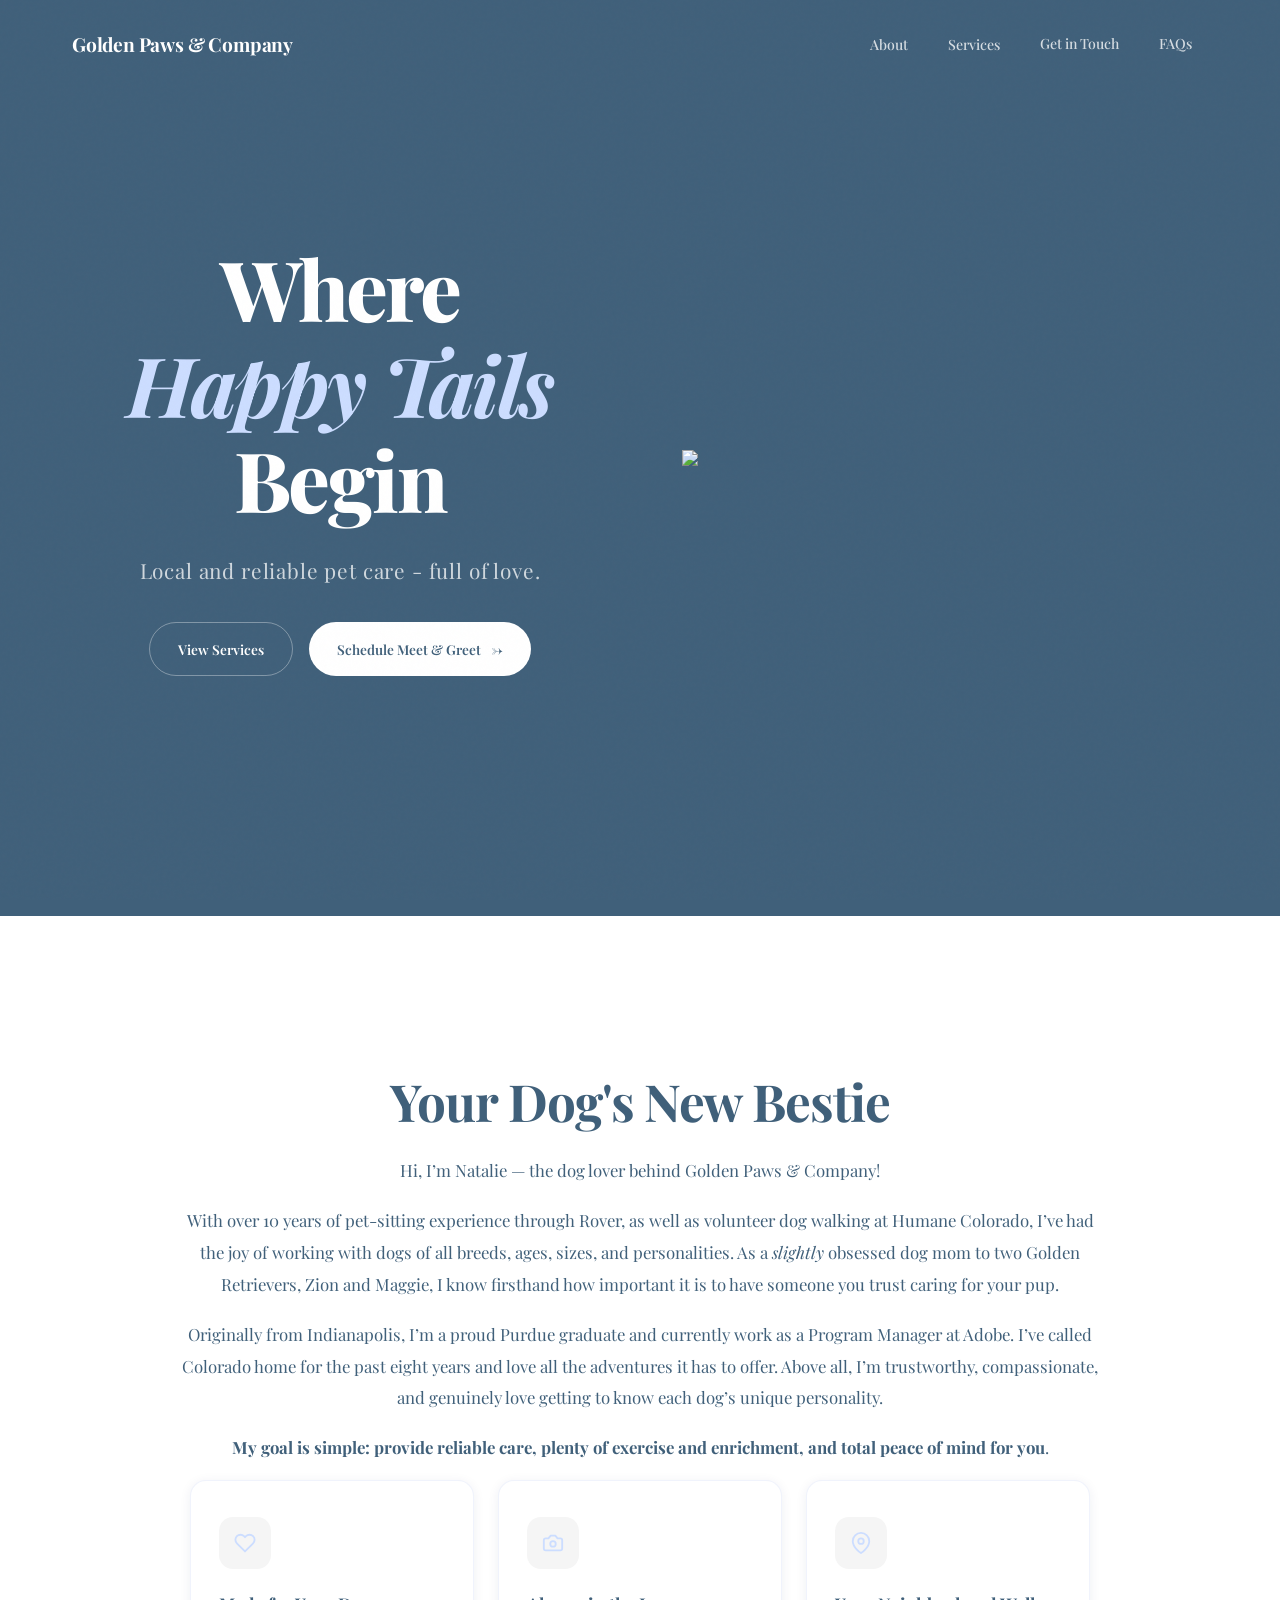
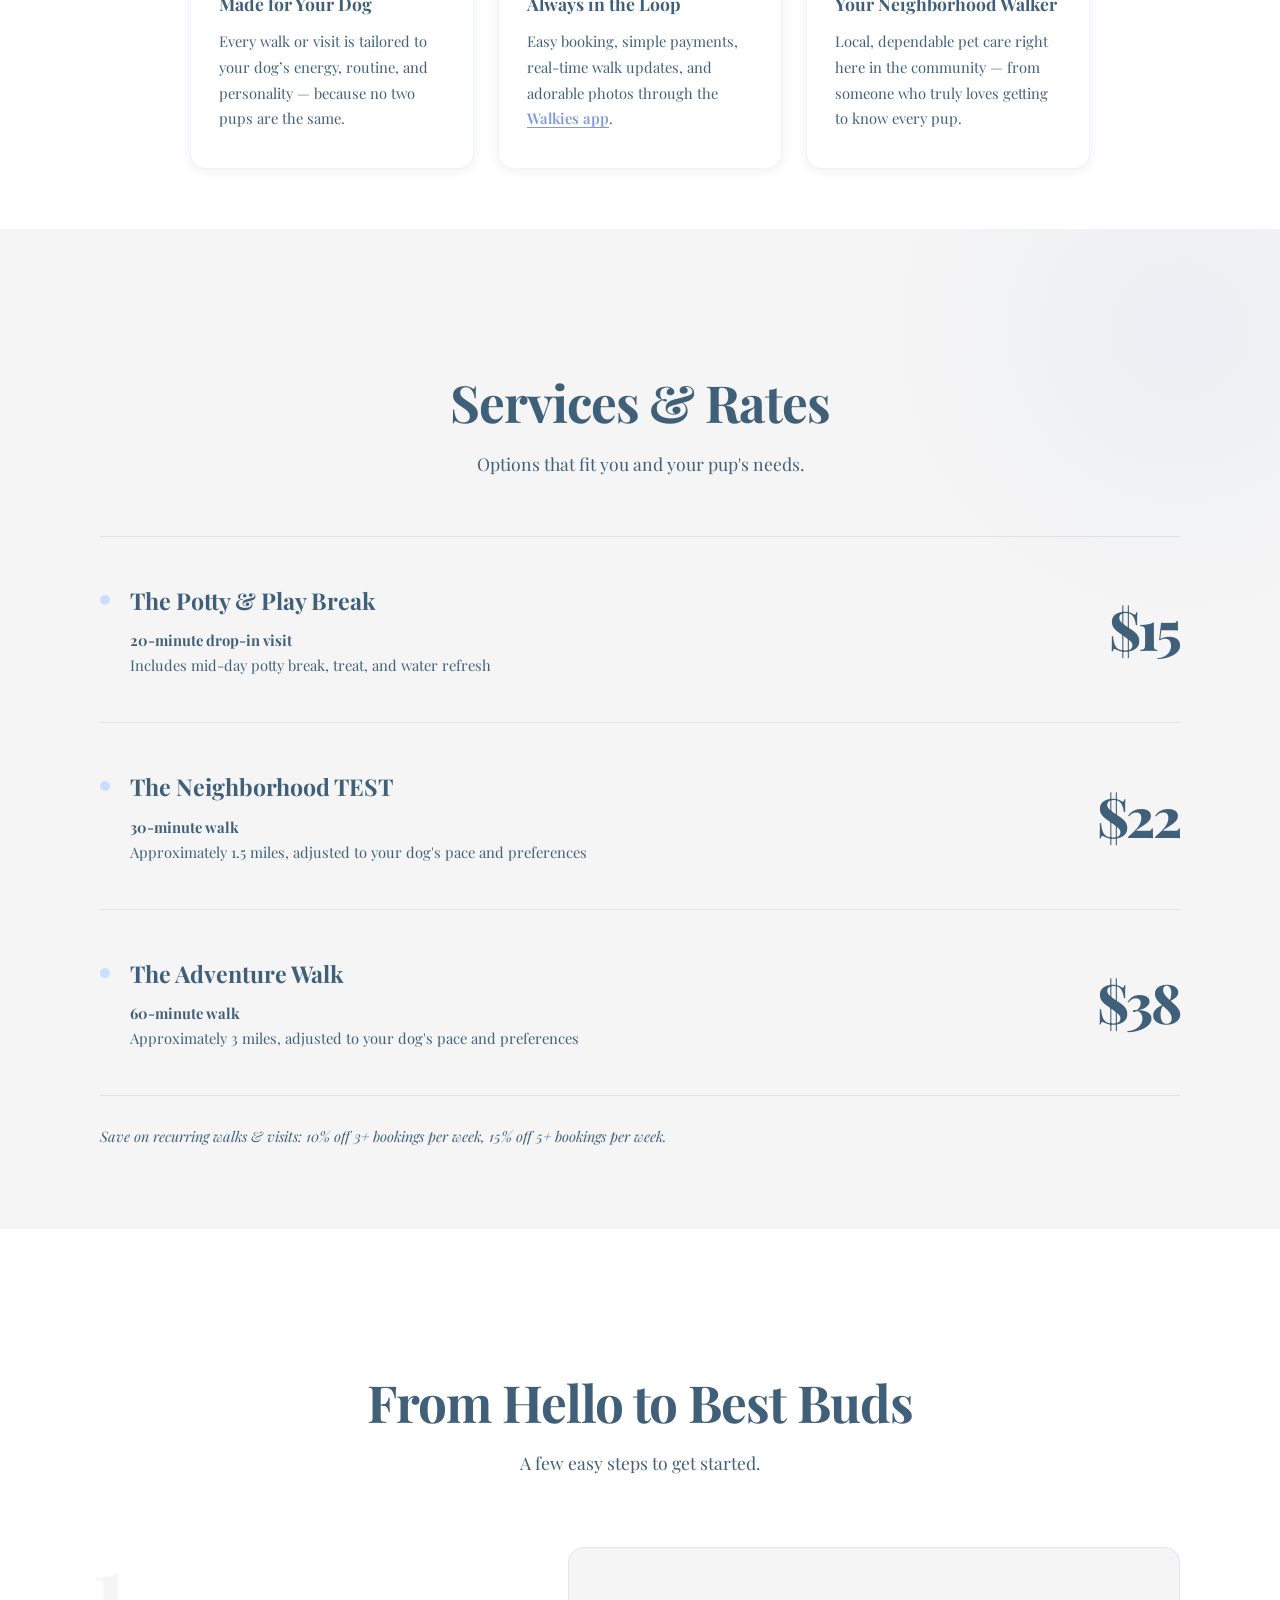
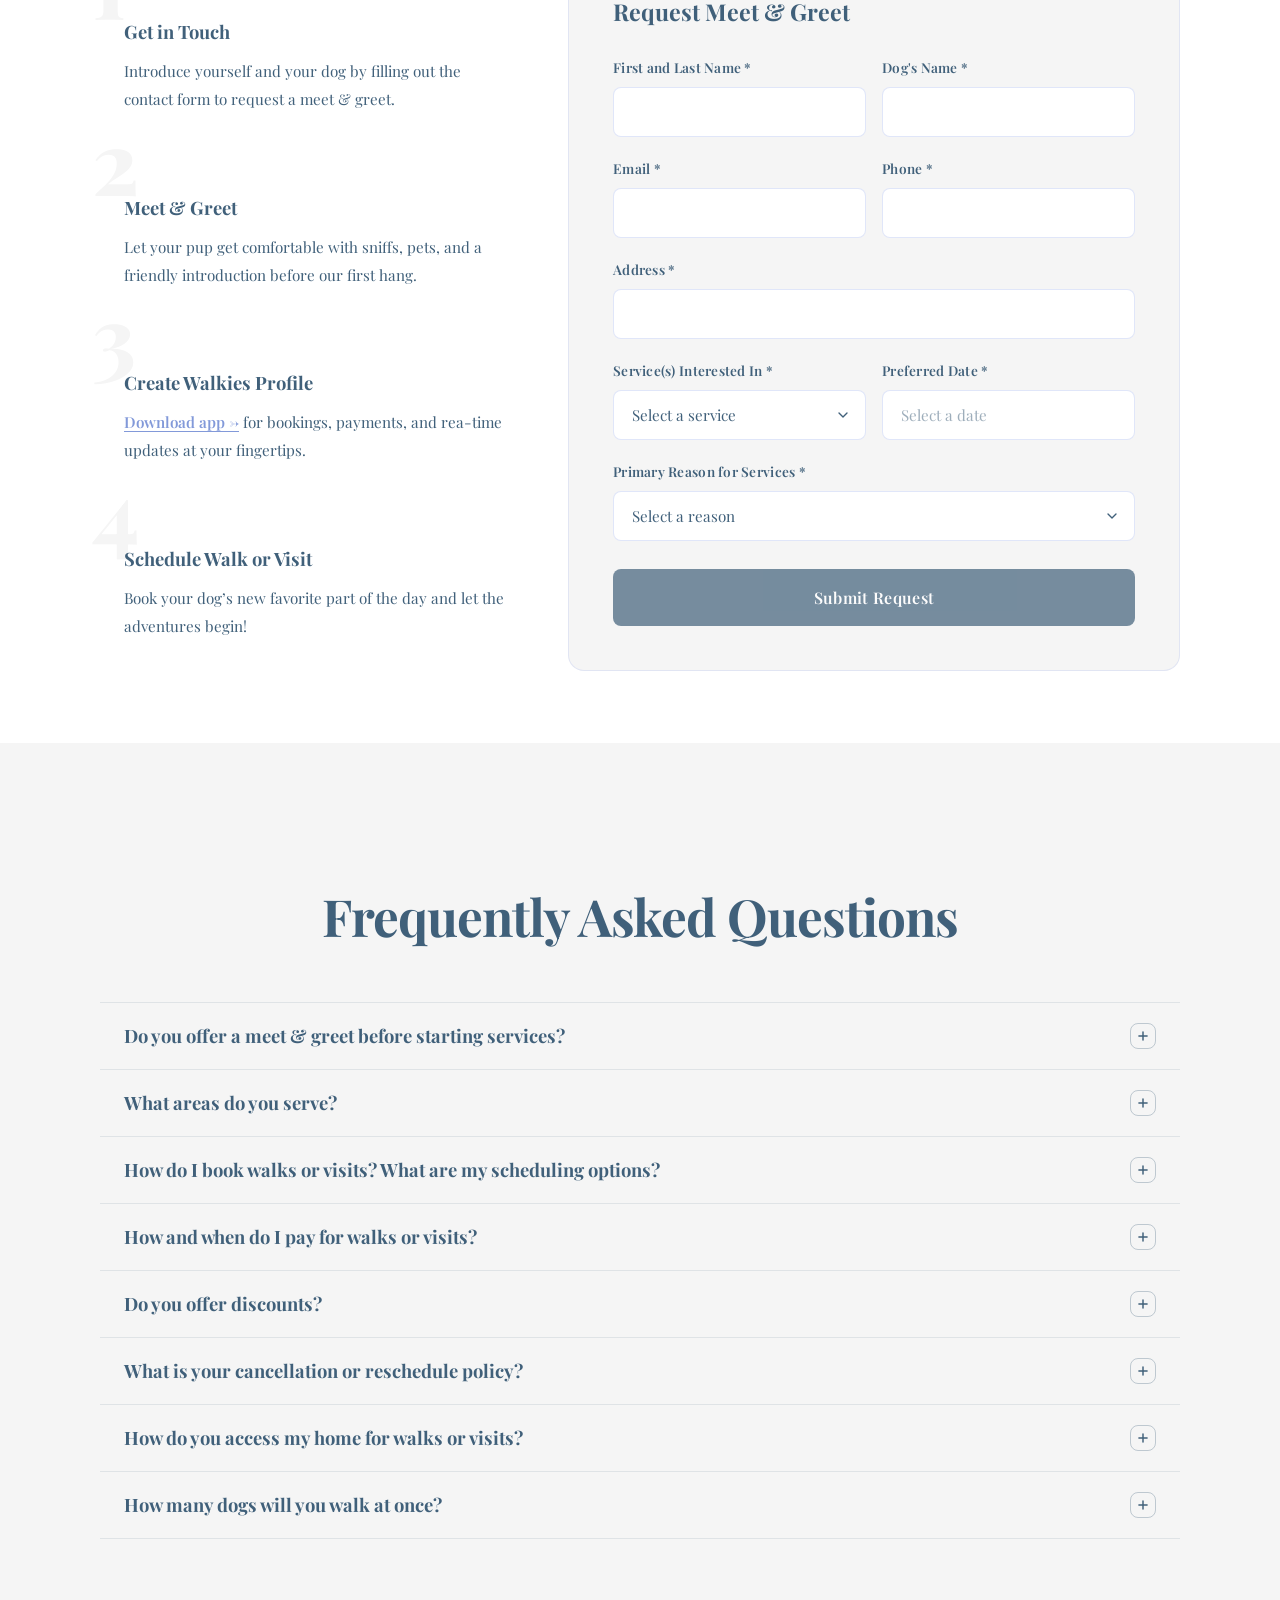
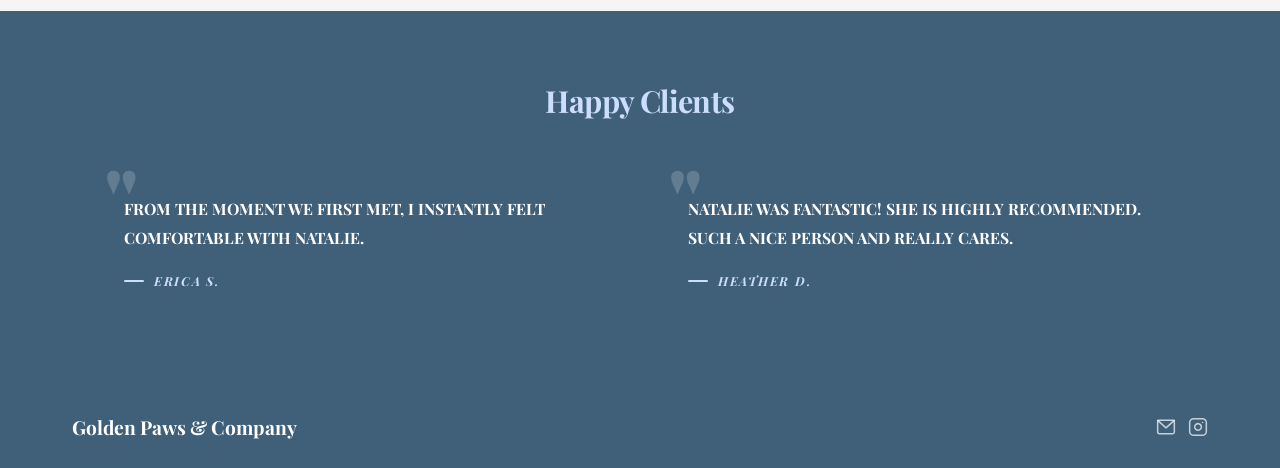
==== commit 49b55c49: "TEST" ====
--- a/index.html
+++ b/index.html
@@ -524,7 +524,7 @@
                 <div class="pricing-row-left">
                     <span class="pricing-accent-dot" style="background:#CCDDFF"></span>
                     <div>
-                        <div class="pricing-name">The Neighborhood Stroll</div>
+                        <div class="pricing-name">The Neighborhood TEST</div>
                         <p class="pricing-desc"><strong>30-minute walk</strong></p>
                         <p class="pricing-desc">Approximately 1.5 miles, adjusted to your dog's pace and preferences</p>
 
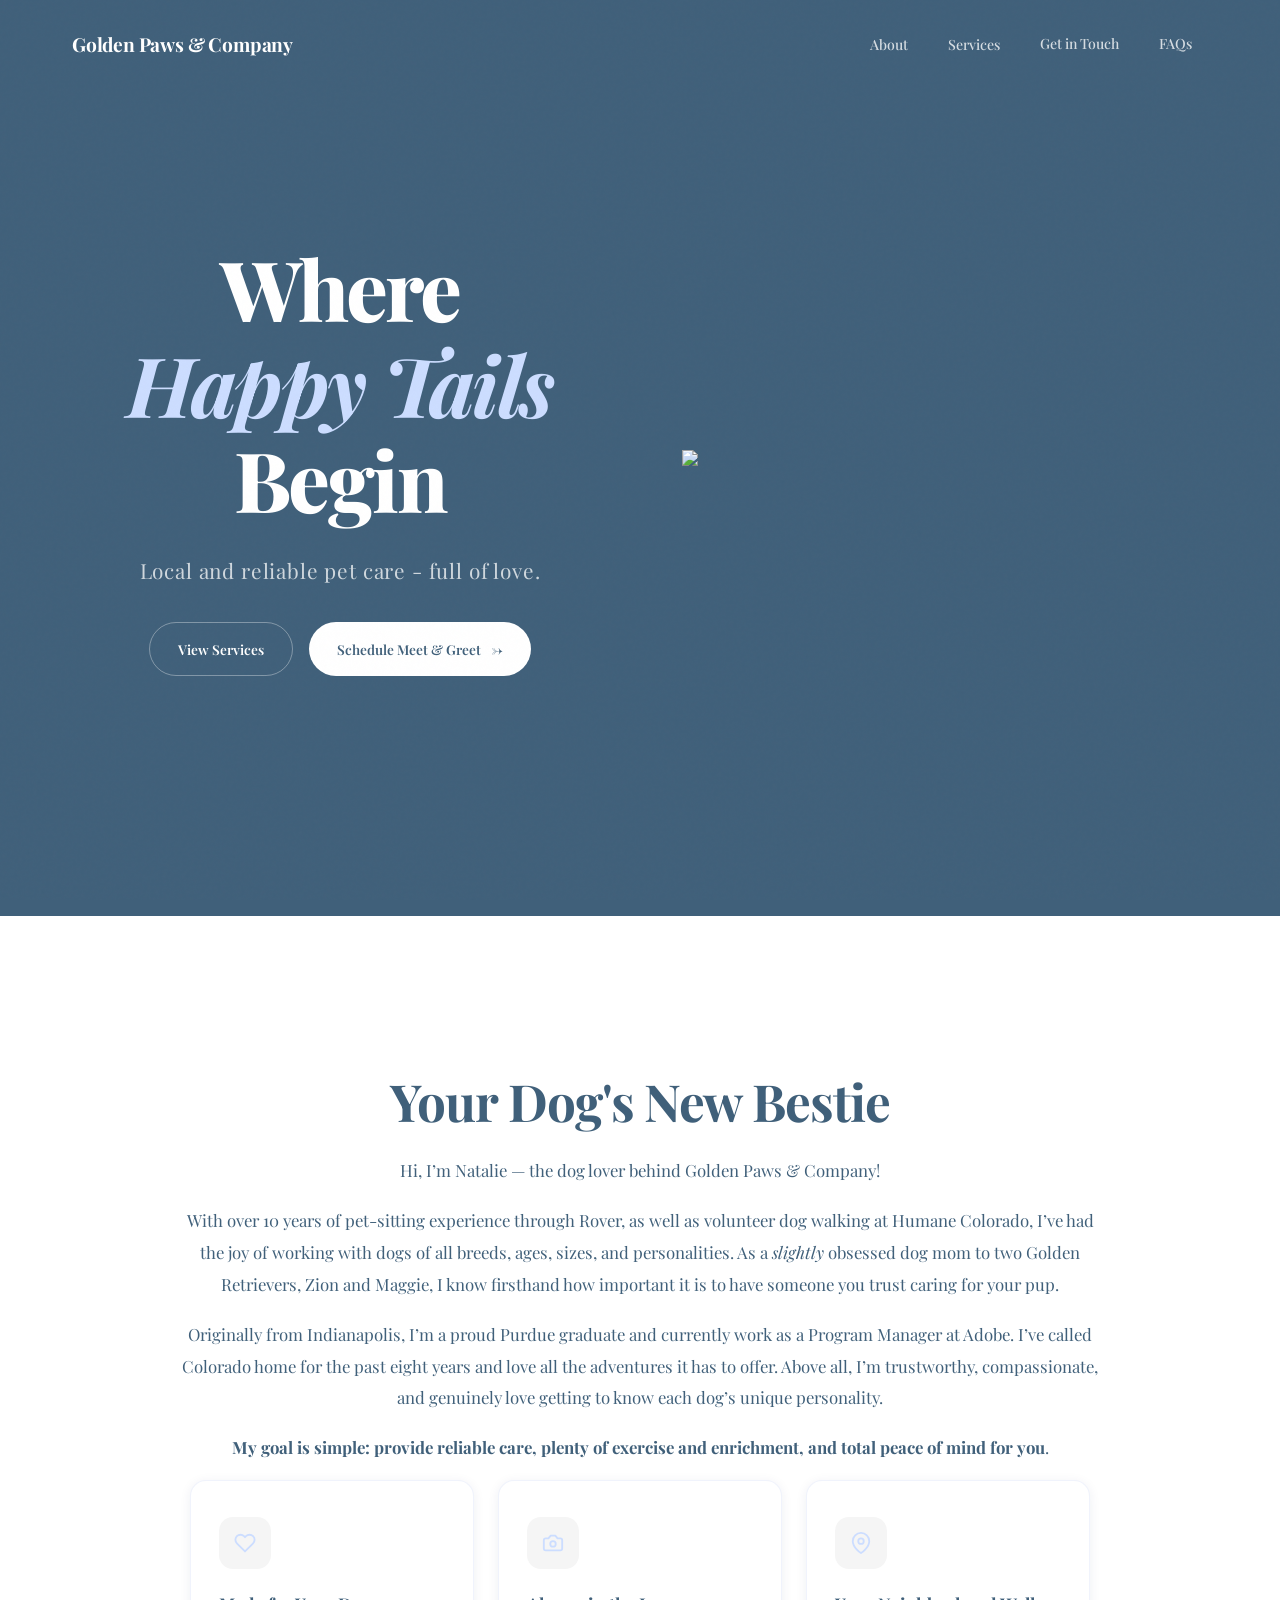
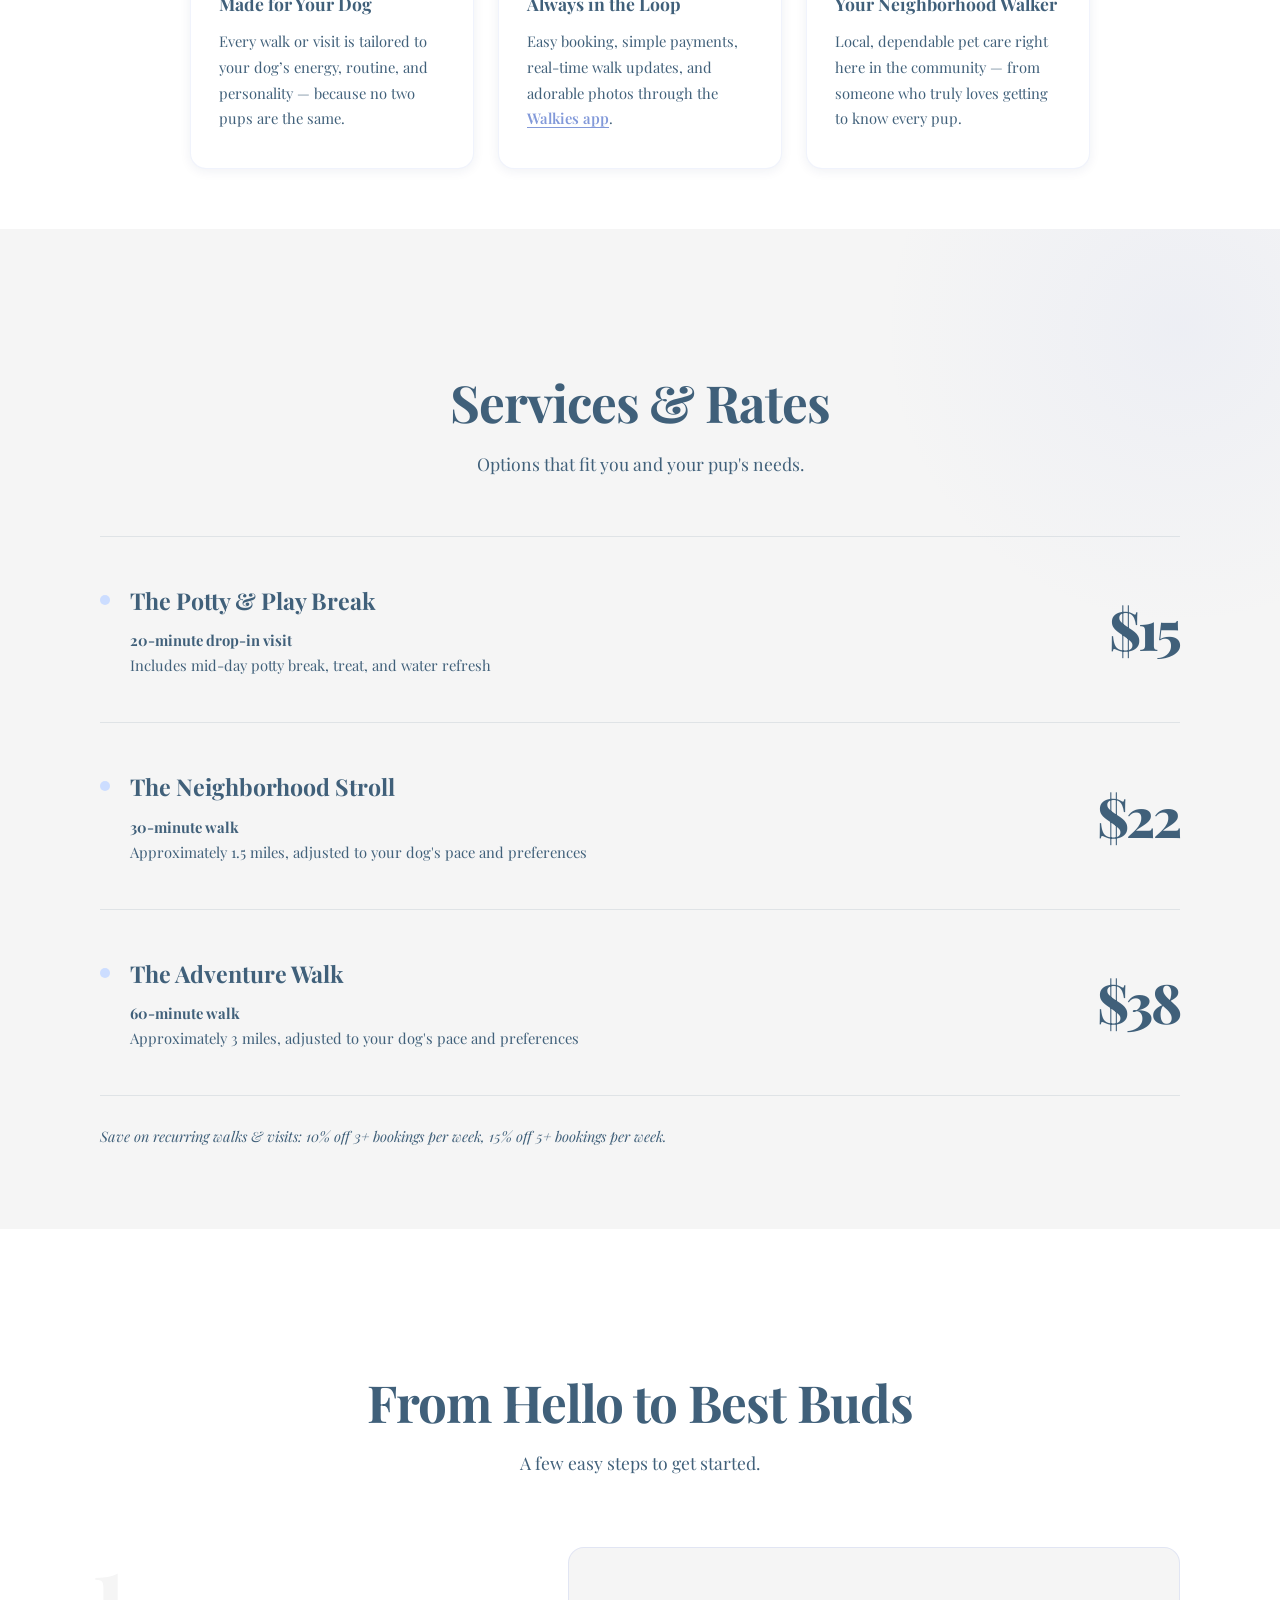
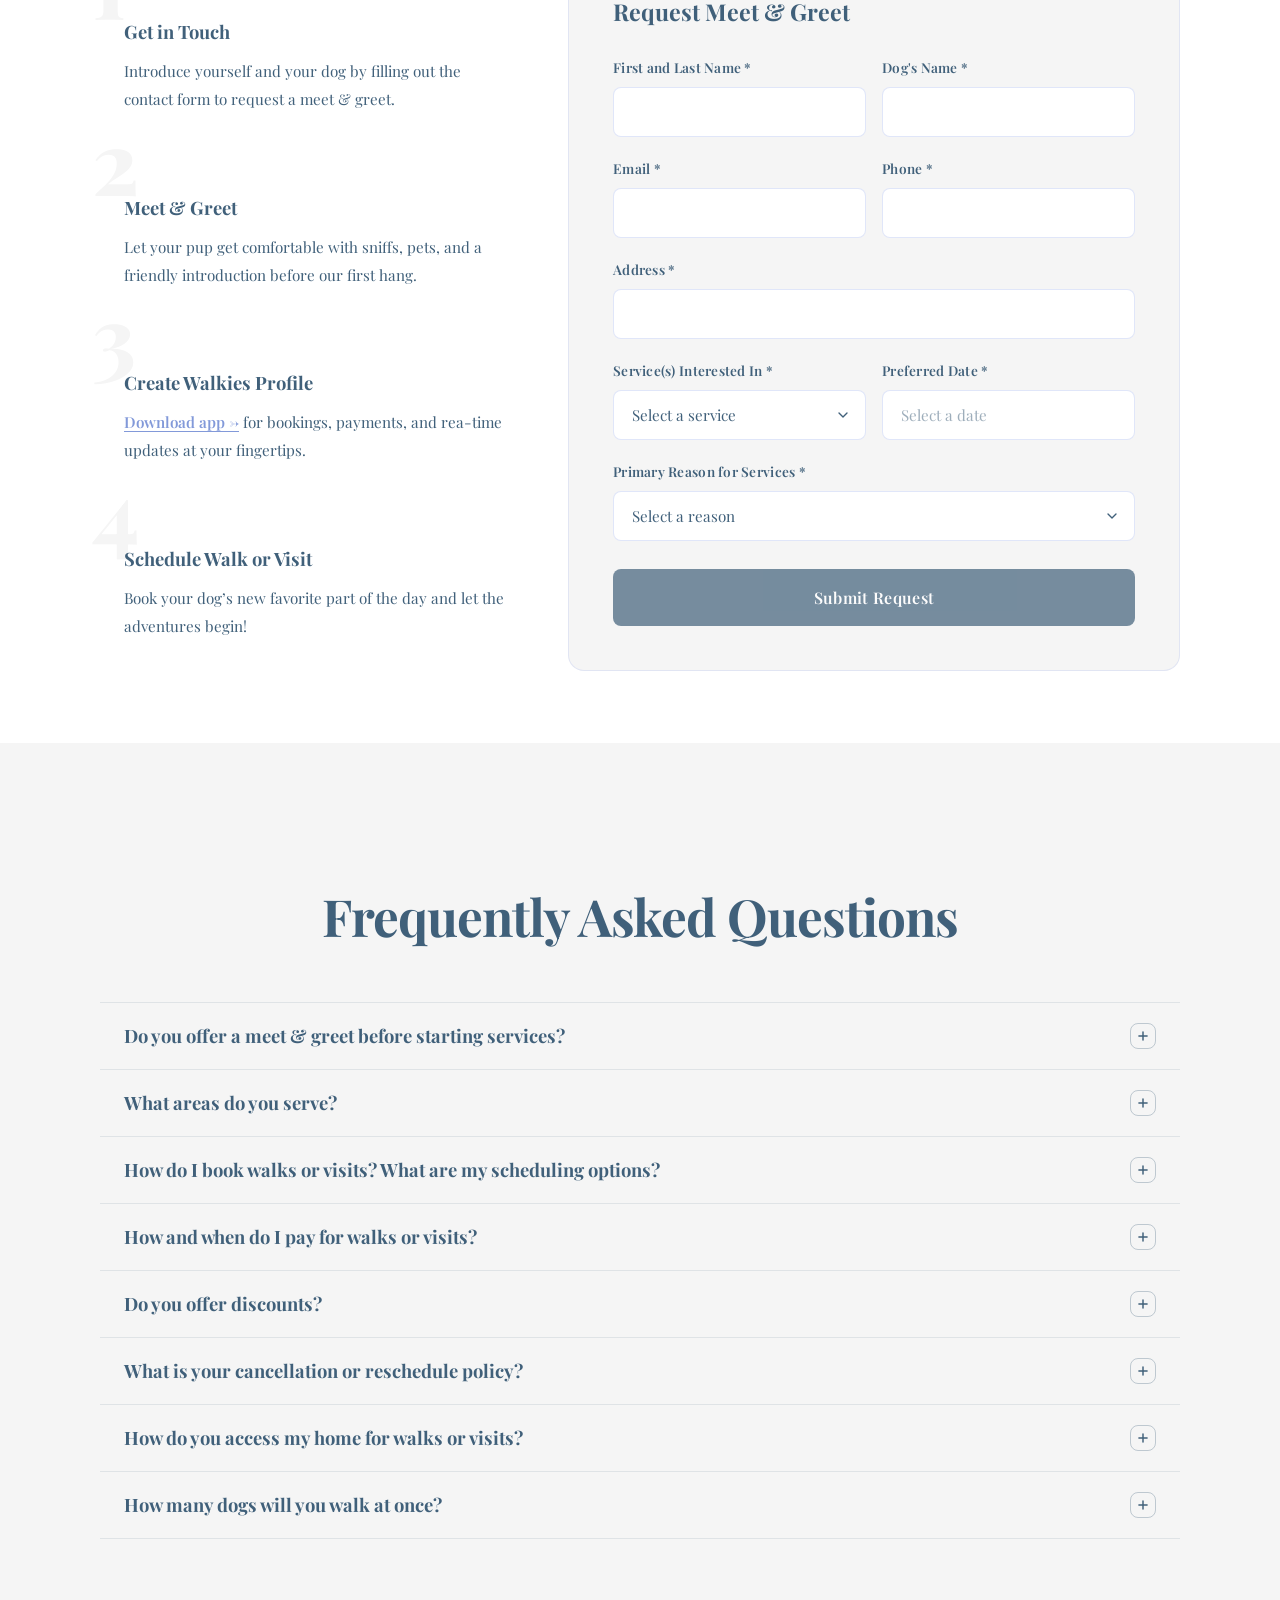
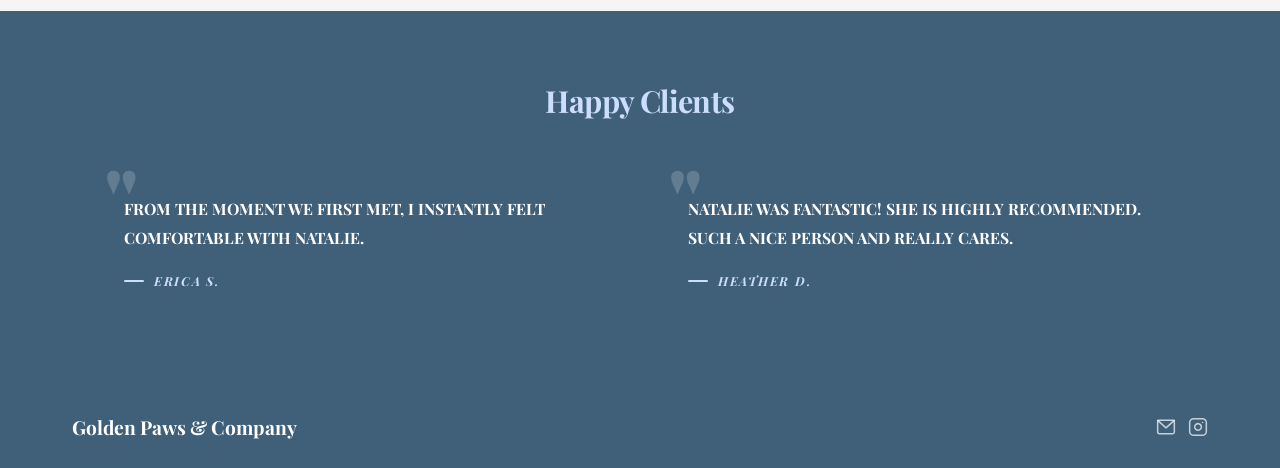
==== commit f77315c2: "TEST 2" ====
--- a/index.html
+++ b/index.html
@@ -457,13 +457,13 @@
         </div>
     </div>
     <div class="hero-img-col">
-        <img src="hero2.png">
+        <img src="hero.png">
     </div>
 </section>
 
 <section id="about">
     <div class="section-inner">
-        <img src="Logo7.png" alt="" class="section-logo">
+        <img src="Logo_8.png" alt="" class="section-logo">
         <div class="about-layout">
             <p class="about-opener reveal">Your Dog's New Bestie</p>
             <div class="about-body reveal">
@@ -524,7 +524,7 @@
                 <div class="pricing-row-left">
                     <span class="pricing-accent-dot" style="background:#CCDDFF"></span>
                     <div>
-                        <div class="pricing-name">The Neighborhood TEST</div>
+                        <div class="pricing-name">The Neighborhood Stroll</div>
                         <p class="pricing-desc"><strong>30-minute walk</strong></p>
                         <p class="pricing-desc">Approximately 1.5 miles, adjusted to your dog's pace and preferences</p>
 
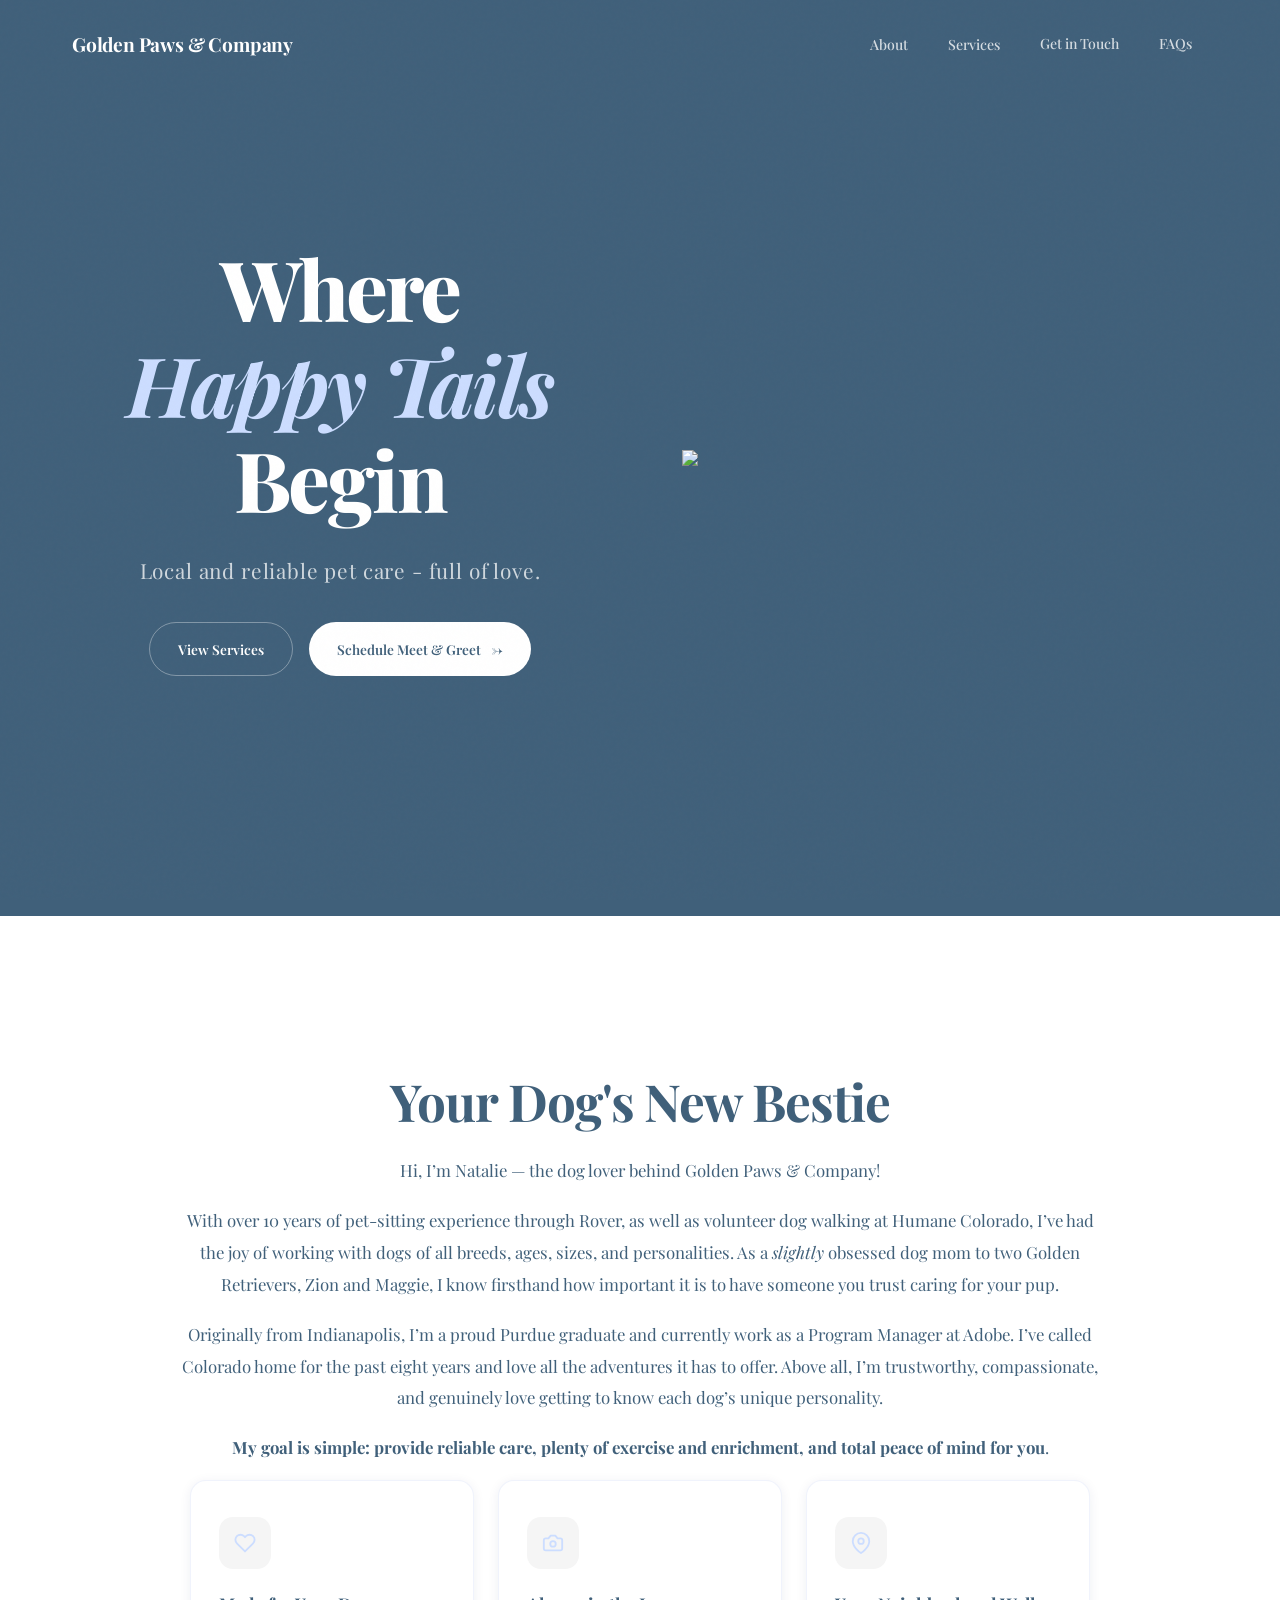
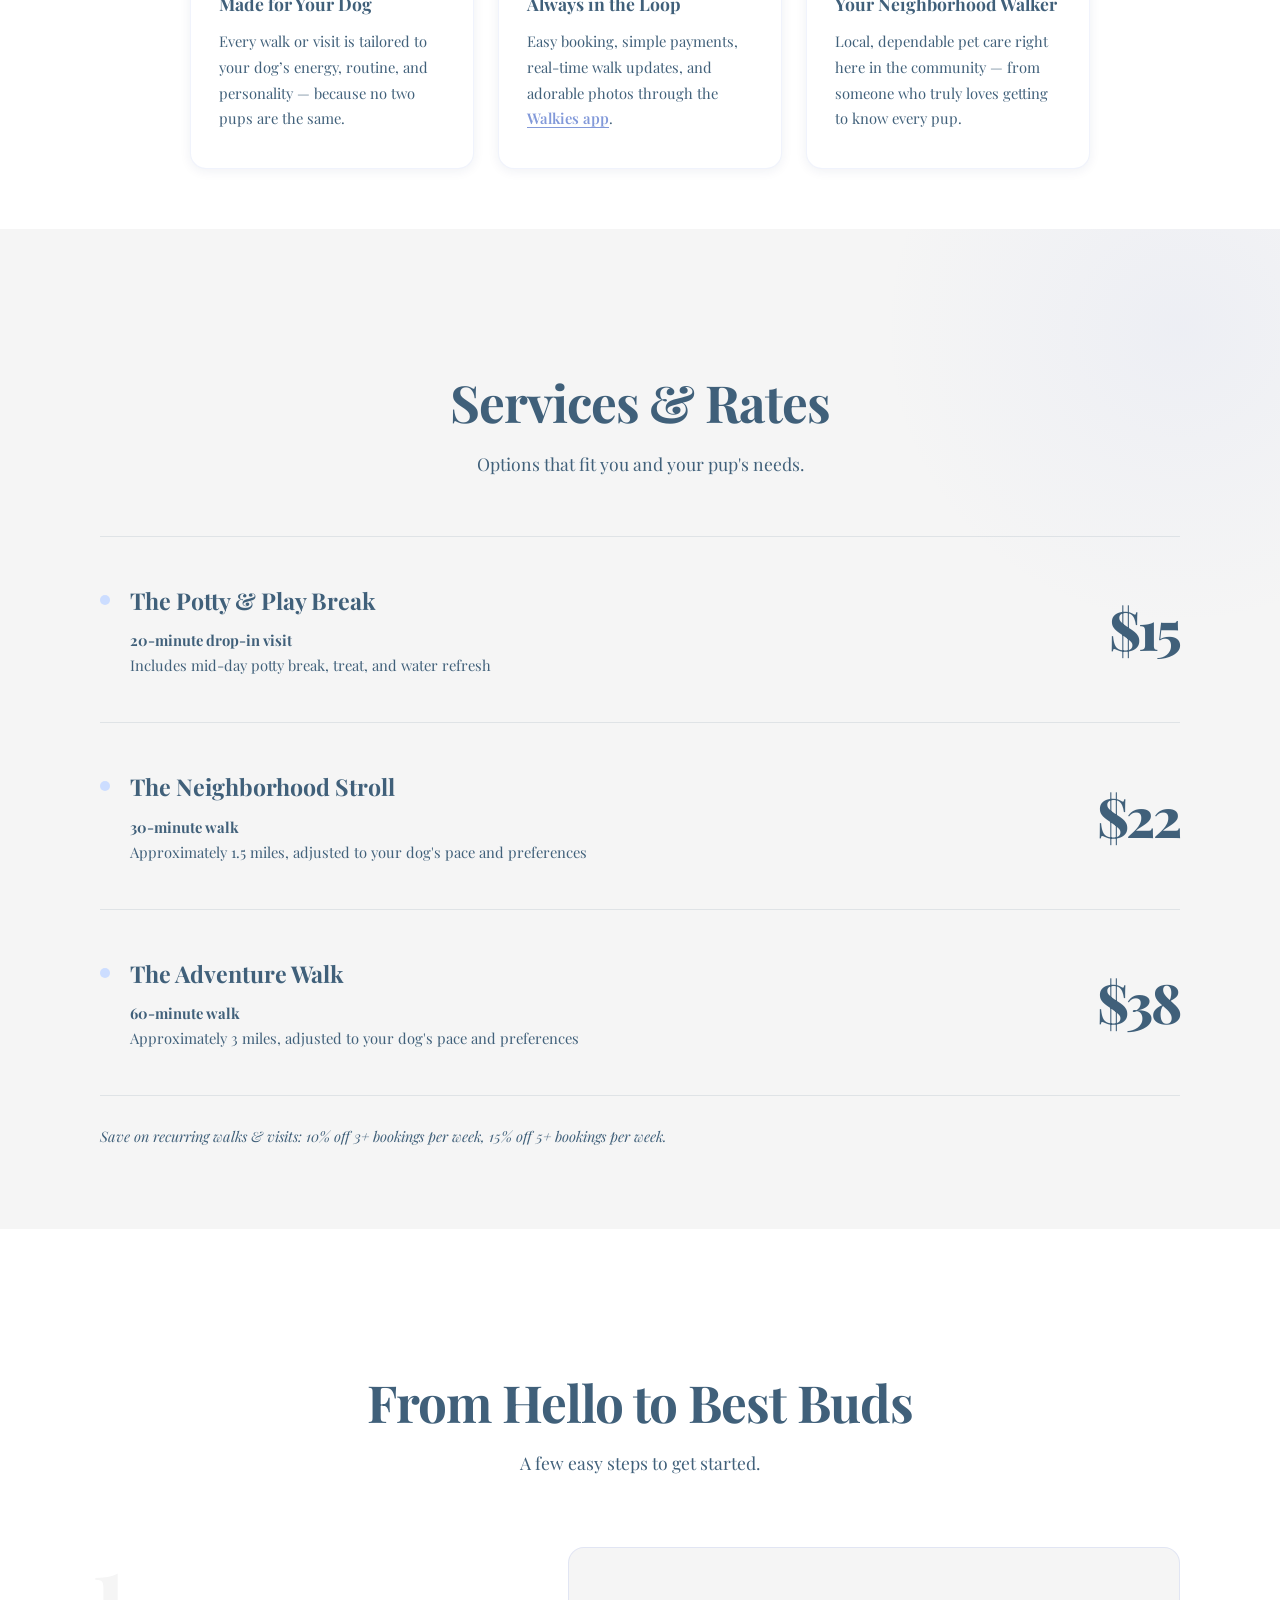
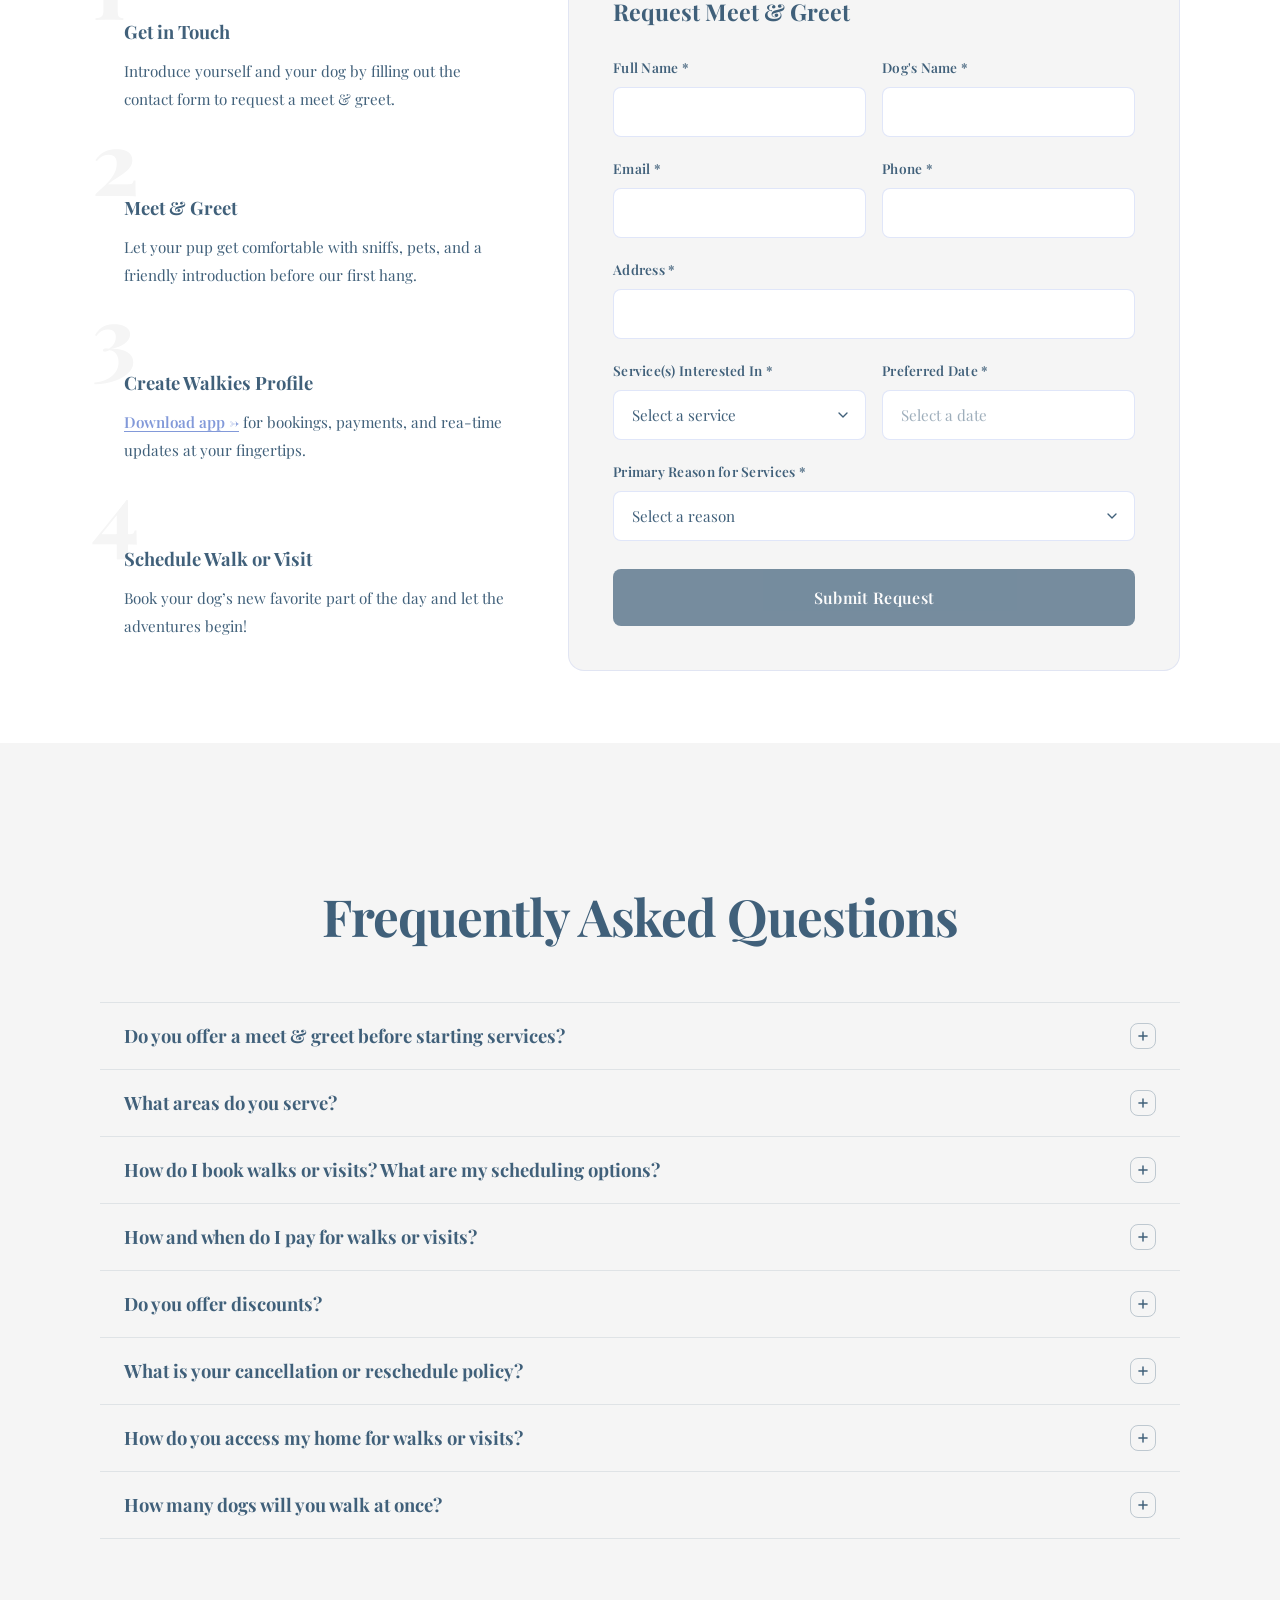
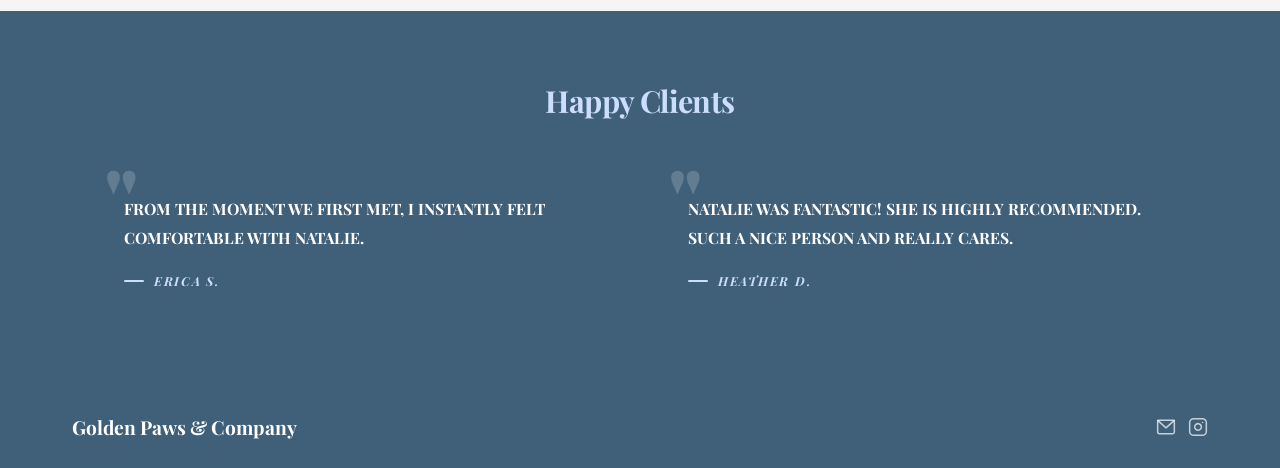
==== commit 7d6f912d: "Fix Formspree email field casing Co-Authored-By: Claude Sonnet 4.6 <noreply@anthropic.com>" ====
--- a/index.html
+++ b/index.html
@@ -457,13 +457,13 @@
         </div>
     </div>
     <div class="hero-img-col">
-        <img src="hero.png">
+        <img src="hero2.png">
     </div>
 </section>
 
 <section id="about">
     <div class="section-inner">
-        <img src="Logo_8.png" alt="" class="section-logo">
+        <img src="Logo7.png" alt="" class="section-logo">
         <div class="about-layout">
             <p class="about-opener reveal">Your Dog's New Bestie</p>
             <div class="about-body reveal">
@@ -590,7 +590,7 @@
                 <div class="contact-form-card">
                     <div id="pFormContent">
                         <h3 class="form-card-title">Request Meet &amp; Greet</h3>
-                        <div class="form-row"><div class="form-group"><label for="p-ownerName">First and Last Name *</label><input type="text" id="p-ownerName" required></div><div class="form-group"><label for="p-dogName">Dog's Name *</label><input type="text" id="p-dogName" required></div></div>
+                        <div class="form-row"><div class="form-group"><label for="p-ownerName">Full Name *</label><input type="text" id="p-ownerName" required></div><div class="form-group"><label for="p-dogName">Dog's Name *</label><input type="text" id="p-dogName" required></div></div>
                         <div class="form-row"><div class="form-group"><label for="p-email">Email *</label><input type="email" id="p-email" required></div><div class="form-group"><label for="p-phone">Phone *</label><input type="tel" id="p-phone"></div></div>
                         <div class="form-group"><label for="p-neighborhood">Address *</label><input type="text" id="p-neighborhood"></div>
                         <div class="form-row"><div class="form-group"><label for="p-service">Service(s) Interested In *</label><select id="p-service" required><option value="" disabled selected>Select a service</option><option>Dog Walking</option><option>Drop-in Visits</option><option>Dog Walking &amp; Drop-in Visits</option></select></div><div class="form-group"><label for="p-date">Preferred Date *</label><input type="text" id="p-date" placeholder="Select a date" readonly></div></div>
@@ -599,7 +599,7 @@
                     </div>
                     <div class="form-success" id="pFormSuccess">
                         <div class="check-circle"><svg width="32" height="32" viewBox="0 0 24 24" fill="none" stroke="white" stroke-width="3" stroke-linecap="round" stroke-linejoin="round"><polyline points="20 6 9 17 4 12"/></svg></div>
-                        <h3>Thanks for reaching out! I will be in touch within 24 hours to confirm our meet & greet.</h3>
+                        <h3>Hi! I've received your request and will reach out to confirm our meet & greet within 24 hours.</h3>
                         <p>I can't wait to meet you and your pup!</p>
                     </div>
                 </div>
@@ -701,7 +701,7 @@
         <div class="footer-icons-row">
         <span class="footer-mobile-label">Stay Connected</span>
         <a href="mailto:GoldenPaws.AndCo@gmail.com" class="footer-social" aria-label="Email Golden Paws &amp; Company"><svg xmlns="http://www.w3.org/2000/svg" width="20" height="20" viewBox="0 0 24 24" fill="none" stroke="currentColor" stroke-width="1.8" stroke-linecap="round" stroke-linejoin="round"><rect x="2" y="4" width="20" height="16" rx="2"/><polyline points="2,4 12,13 22,4"/></svg></a>
-        <a href="https://www.instagram.com/goldenpaws_co" target="_blank" rel="noopener" class="footer-social"><svg xmlns="http://www.w3.org/2000/svg" width="20" height="20" viewBox="0 0 24 24" fill="none" stroke="currentColor" stroke-width="1.8" stroke-linecap="round" stroke-linejoin="round"><rect x="2" y="2" width="20" height="20" rx="5" ry="5"/><path d="M16 11.37A4 4 0 1 1 12.63 8 4 4 0 0 1 16 11.37z"/><line x1="17.5" y1="6.5" x2="17.51" y2="6.5"/></svg></a>
+        <a href="https://www.instagram.com/goldenpaws_andco" target="_blank" rel="noopener" class="footer-social"><svg xmlns="http://www.w3.org/2000/svg" width="20" height="20" viewBox="0 0 24 24" fill="none" stroke="currentColor" stroke-width="1.8" stroke-linecap="round" stroke-linejoin="round"><rect x="2" y="2" width="20" height="20" rx="5" ry="5"/><path d="M16 11.37A4 4 0 1 1 12.63 8 4 4 0 0 1 16 11.37z"/><line x1="17.5" y1="6.5" x2="17.51" y2="6.5"/></svg></a>
         </div>
     </div>
 </footer>
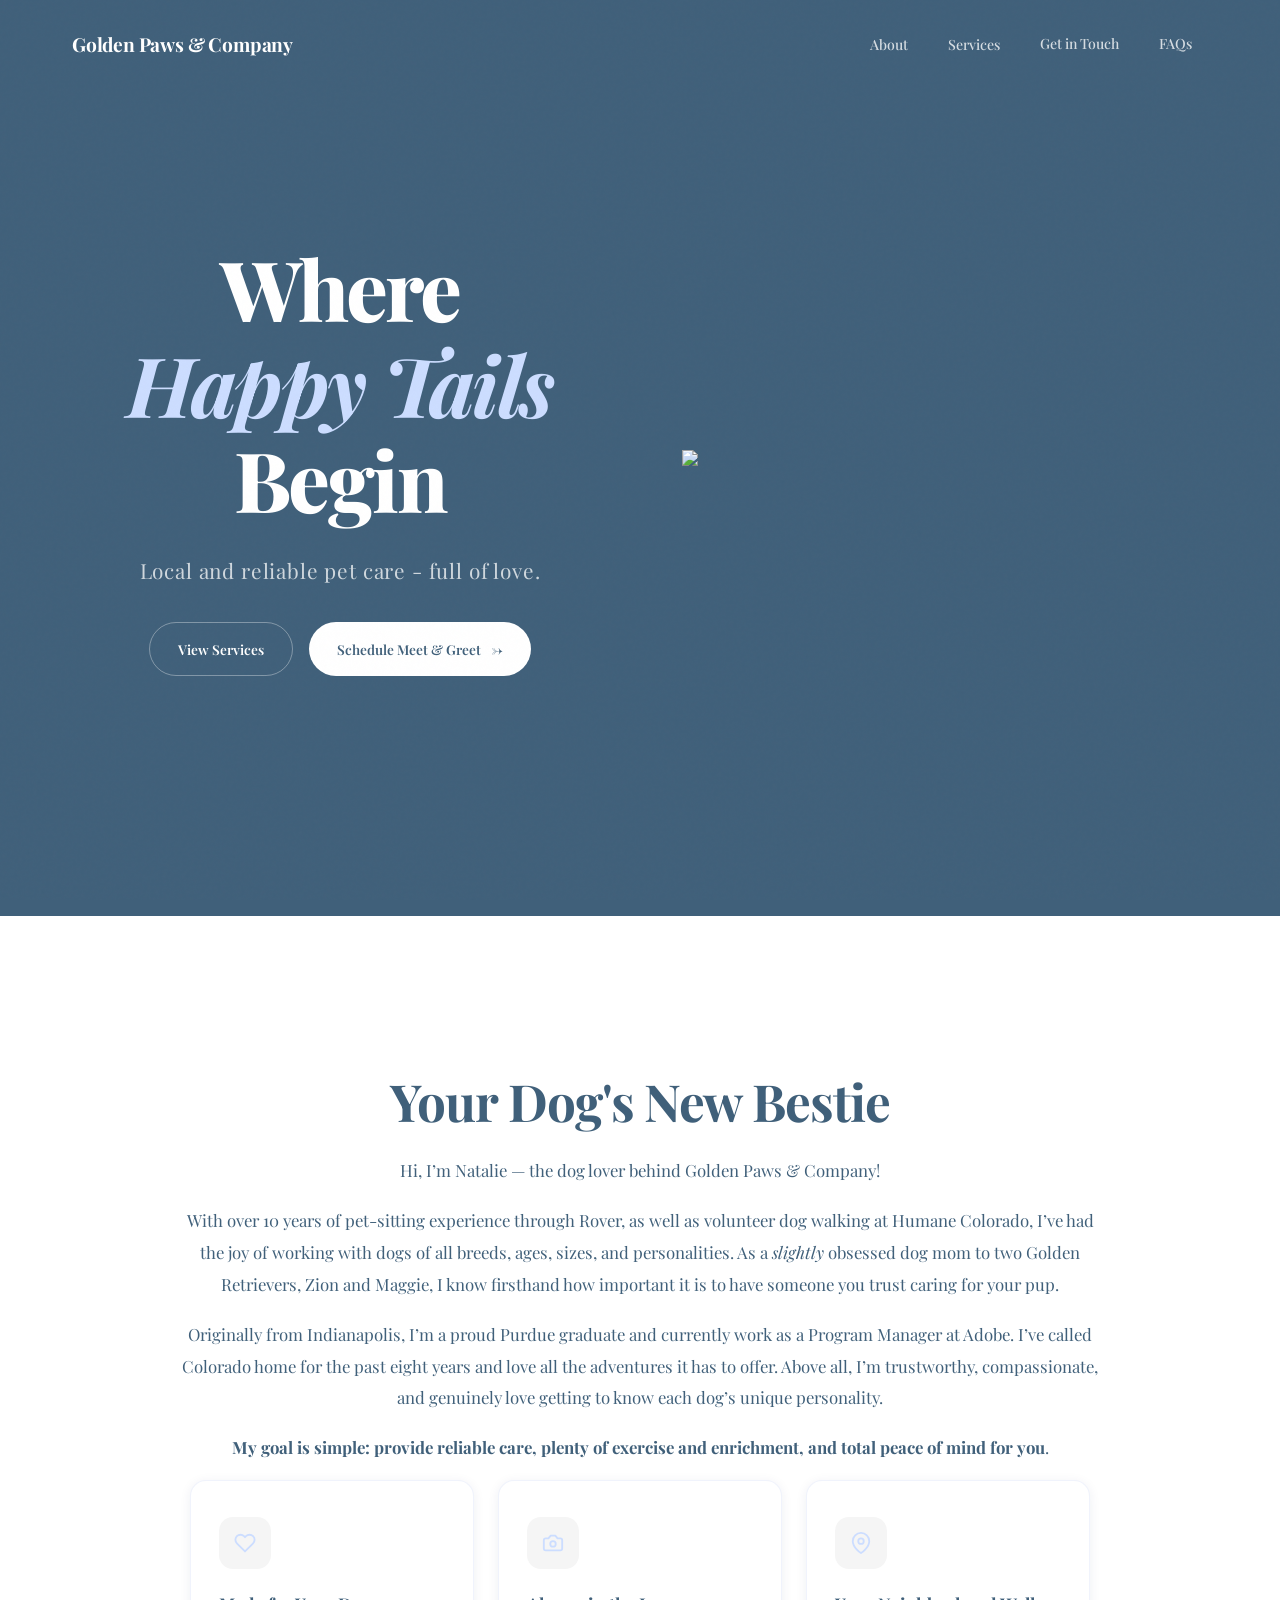
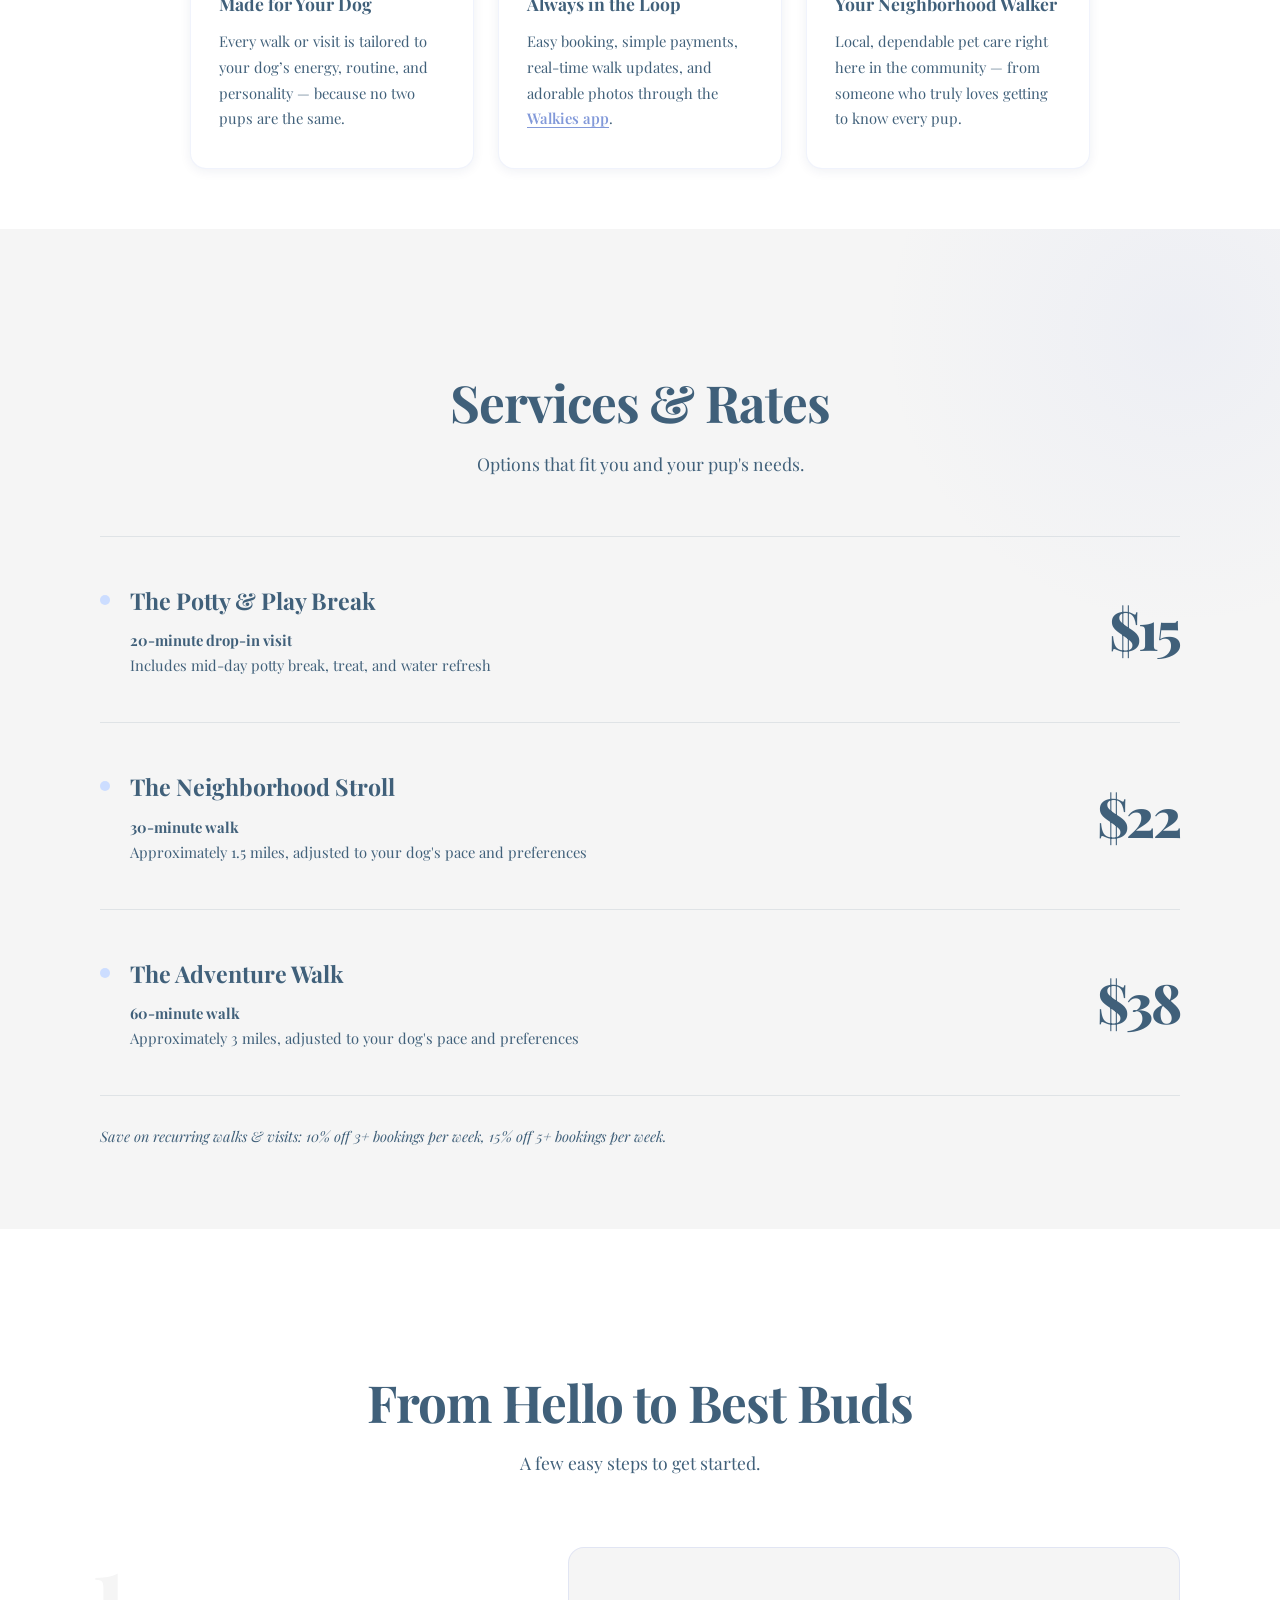
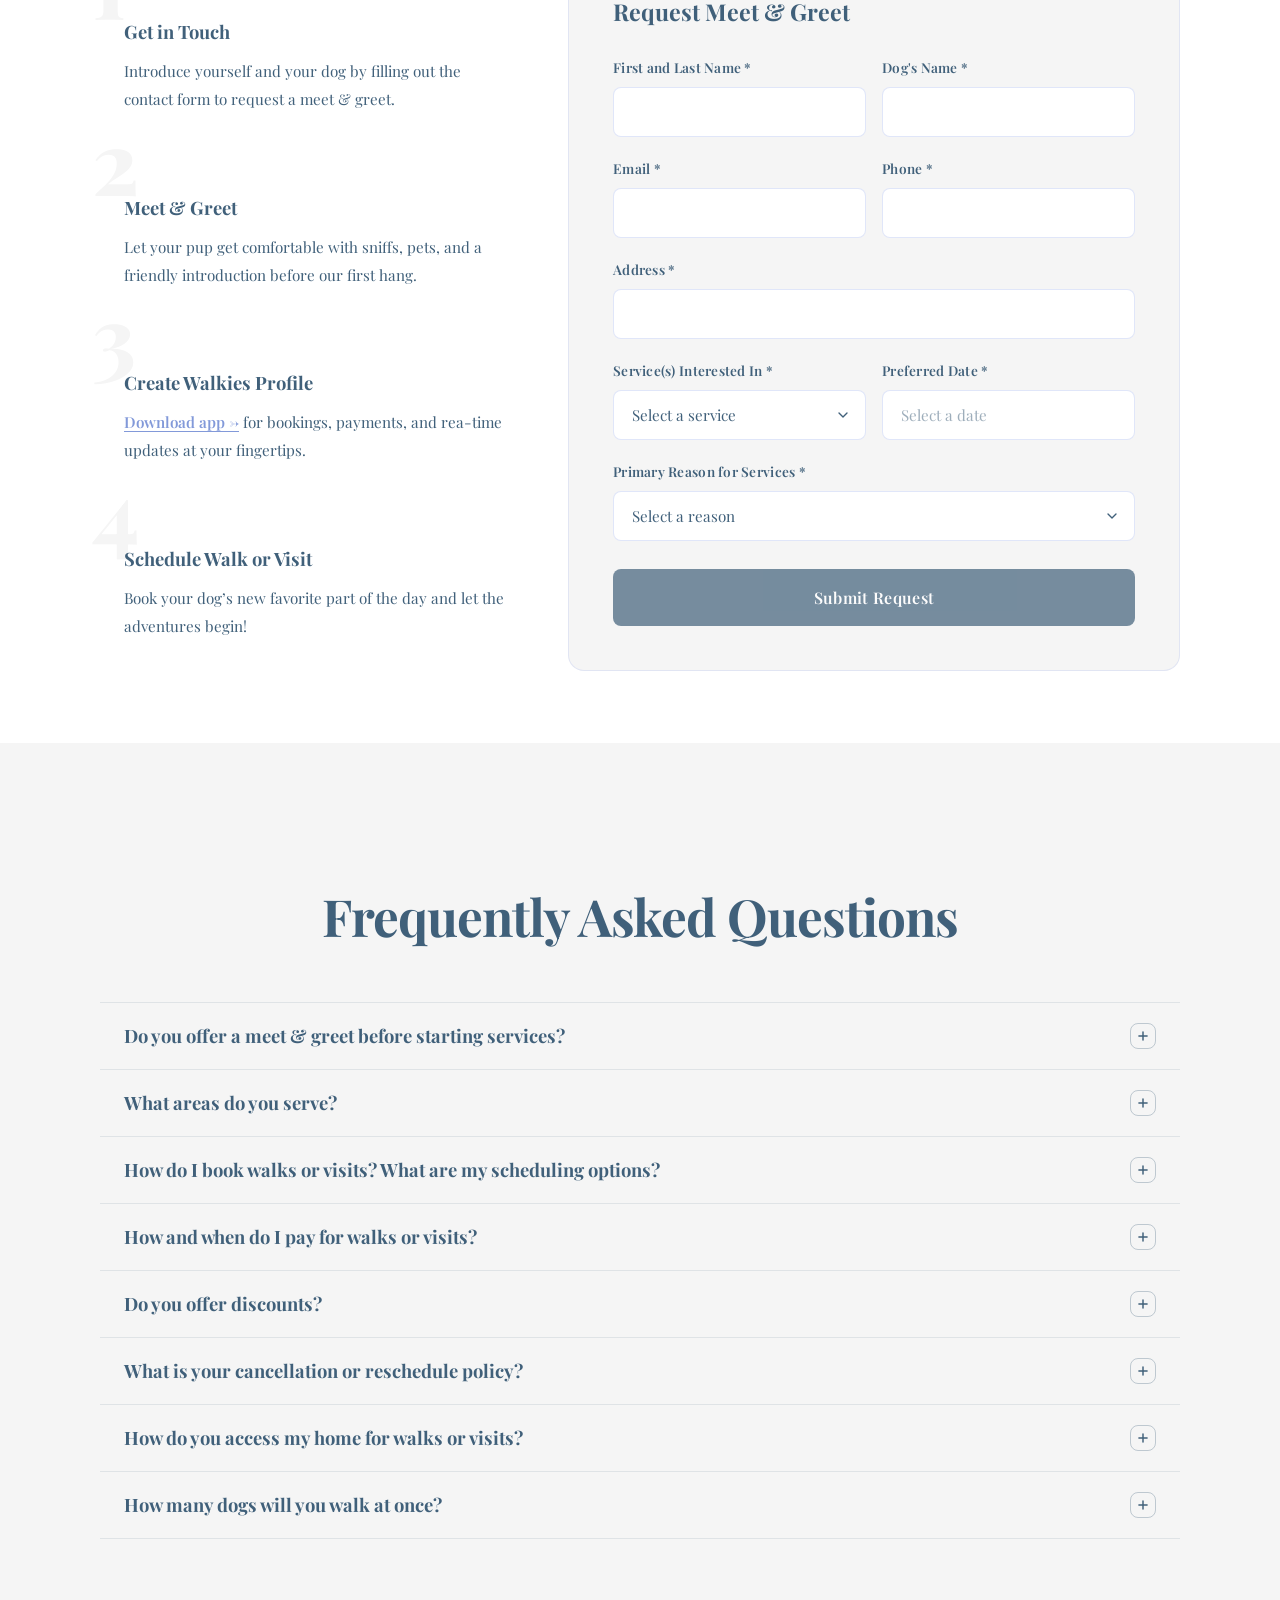
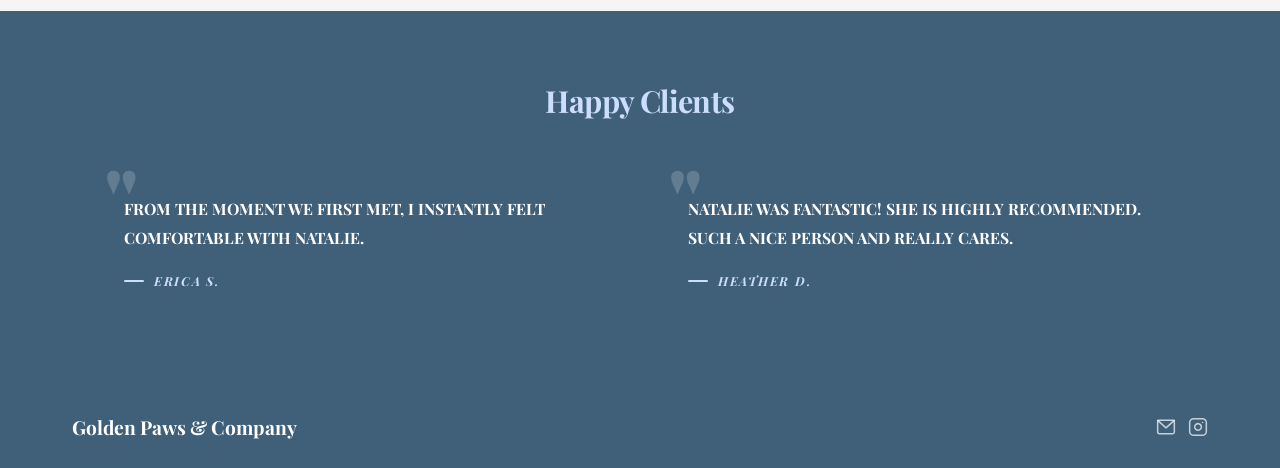
==== commit c0af6c47: "Minor edits" ====
--- a/index.html
+++ b/index.html
@@ -590,7 +590,7 @@
                 <div class="contact-form-card">
                     <div id="pFormContent">
                         <h3 class="form-card-title">Request Meet &amp; Greet</h3>
-                        <div class="form-row"><div class="form-group"><label for="p-ownerName">Full Name *</label><input type="text" id="p-ownerName" required></div><div class="form-group"><label for="p-dogName">Dog's Name *</label><input type="text" id="p-dogName" required></div></div>
+                        <div class="form-row"><div class="form-group"><label for="p-ownerName">First and Last Name *</label><input type="text" id="p-ownerName" required></div><div class="form-group"><label for="p-dogName">Dog's Name *</label><input type="text" id="p-dogName" required></div></div>
                         <div class="form-row"><div class="form-group"><label for="p-email">Email *</label><input type="email" id="p-email" required></div><div class="form-group"><label for="p-phone">Phone *</label><input type="tel" id="p-phone"></div></div>
                         <div class="form-group"><label for="p-neighborhood">Address *</label><input type="text" id="p-neighborhood"></div>
                         <div class="form-row"><div class="form-group"><label for="p-service">Service(s) Interested In *</label><select id="p-service" required><option value="" disabled selected>Select a service</option><option>Dog Walking</option><option>Drop-in Visits</option><option>Dog Walking &amp; Drop-in Visits</option></select></div><div class="form-group"><label for="p-date">Preferred Date *</label><input type="text" id="p-date" placeholder="Select a date" readonly></div></div>
@@ -599,7 +599,7 @@
                     </div>
                     <div class="form-success" id="pFormSuccess">
                         <div class="check-circle"><svg width="32" height="32" viewBox="0 0 24 24" fill="none" stroke="white" stroke-width="3" stroke-linecap="round" stroke-linejoin="round"><polyline points="20 6 9 17 4 12"/></svg></div>
-                        <h3>Hi! I've received your request and will reach out to confirm our meet & greet within 24 hours.</h3>
+                        <h3>Thanks for getting in touch! I will reach out to confirm our meet & greet within 24 hours.</h3>
                         <p>I can't wait to meet you and your pup!</p>
                     </div>
                 </div>
@@ -701,7 +701,7 @@
         <div class="footer-icons-row">
         <span class="footer-mobile-label">Stay Connected</span>
         <a href="mailto:GoldenPaws.AndCo@gmail.com" class="footer-social" aria-label="Email Golden Paws &amp; Company"><svg xmlns="http://www.w3.org/2000/svg" width="20" height="20" viewBox="0 0 24 24" fill="none" stroke="currentColor" stroke-width="1.8" stroke-linecap="round" stroke-linejoin="round"><rect x="2" y="4" width="20" height="16" rx="2"/><polyline points="2,4 12,13 22,4"/></svg></a>
-        <a href="https://www.instagram.com/goldenpaws_andco" target="_blank" rel="noopener" class="footer-social"><svg xmlns="http://www.w3.org/2000/svg" width="20" height="20" viewBox="0 0 24 24" fill="none" stroke="currentColor" stroke-width="1.8" stroke-linecap="round" stroke-linejoin="round"><rect x="2" y="2" width="20" height="20" rx="5" ry="5"/><path d="M16 11.37A4 4 0 1 1 12.63 8 4 4 0 0 1 16 11.37z"/><line x1="17.5" y1="6.5" x2="17.51" y2="6.5"/></svg></a>
+        <a href="https://www.instagram.com/goldenpaws_co" target="_blank" rel="noopener" class="footer-social"><svg xmlns="http://www.w3.org/2000/svg" width="20" height="20" viewBox="0 0 24 24" fill="none" stroke="currentColor" stroke-width="1.8" stroke-linecap="round" stroke-linejoin="round"><rect x="2" y="2" width="20" height="20" rx="5" ry="5"/><path d="M16 11.37A4 4 0 1 1 12.63 8 4 4 0 0 1 16 11.37z"/><line x1="17.5" y1="6.5" x2="17.51" y2="6.5"/></svg></a>
         </div>
     </div>
 </footer>
@@ -736,7 +736,7 @@
   btn.disabled=true;btn.textContent='Sending…';
   fetch('https://formspree.io/f/xkoqyaqn',{method:'POST',headers:{'Content-Type':'application/json','Accept':'application/json'},body:JSON.stringify({'Full Name':getText('p-ownerName'),"Dog's Name":getText('p-dogName'),'Service':getText('p-service'),'email':getText('p-email'),'_replyto':getText('p-email'),'Phone':getText('p-phone'),'Address':getText('p-neighborhood'),'Preferred Date':getText('p-date')||'Not specified','Primary Reason':getText('p-reason')||'Not specified'})})
     .then(r=>r.json())
-    .then(data=>{if(data.ok){document.getElementById('pFormContent').style.display='none';document.getElementById('pFormSuccess').classList.add('show');}else{throw new Error(data.error||'Submission failed');}})
+    .then(data=>{if(data.ok){document.getElementById('pFormContent').style.display='none';document.getElementById('pFormSuccess').classList.add('show');}else{const details=data.errors?data.errors.map(e=>e.field+': '+e.message).join('\n'):'';throw new Error((data.error||'Submission failed')+(details?'\n'+details:''));}})
     .catch(err=>{btn.disabled=false;btn.textContent='Submit Request';alert('Something went wrong: '+err.message+'\n\nPlease email directly: GoldenPaws.AndCo@gmail.com');});
 }
 let carouselIdx=0;
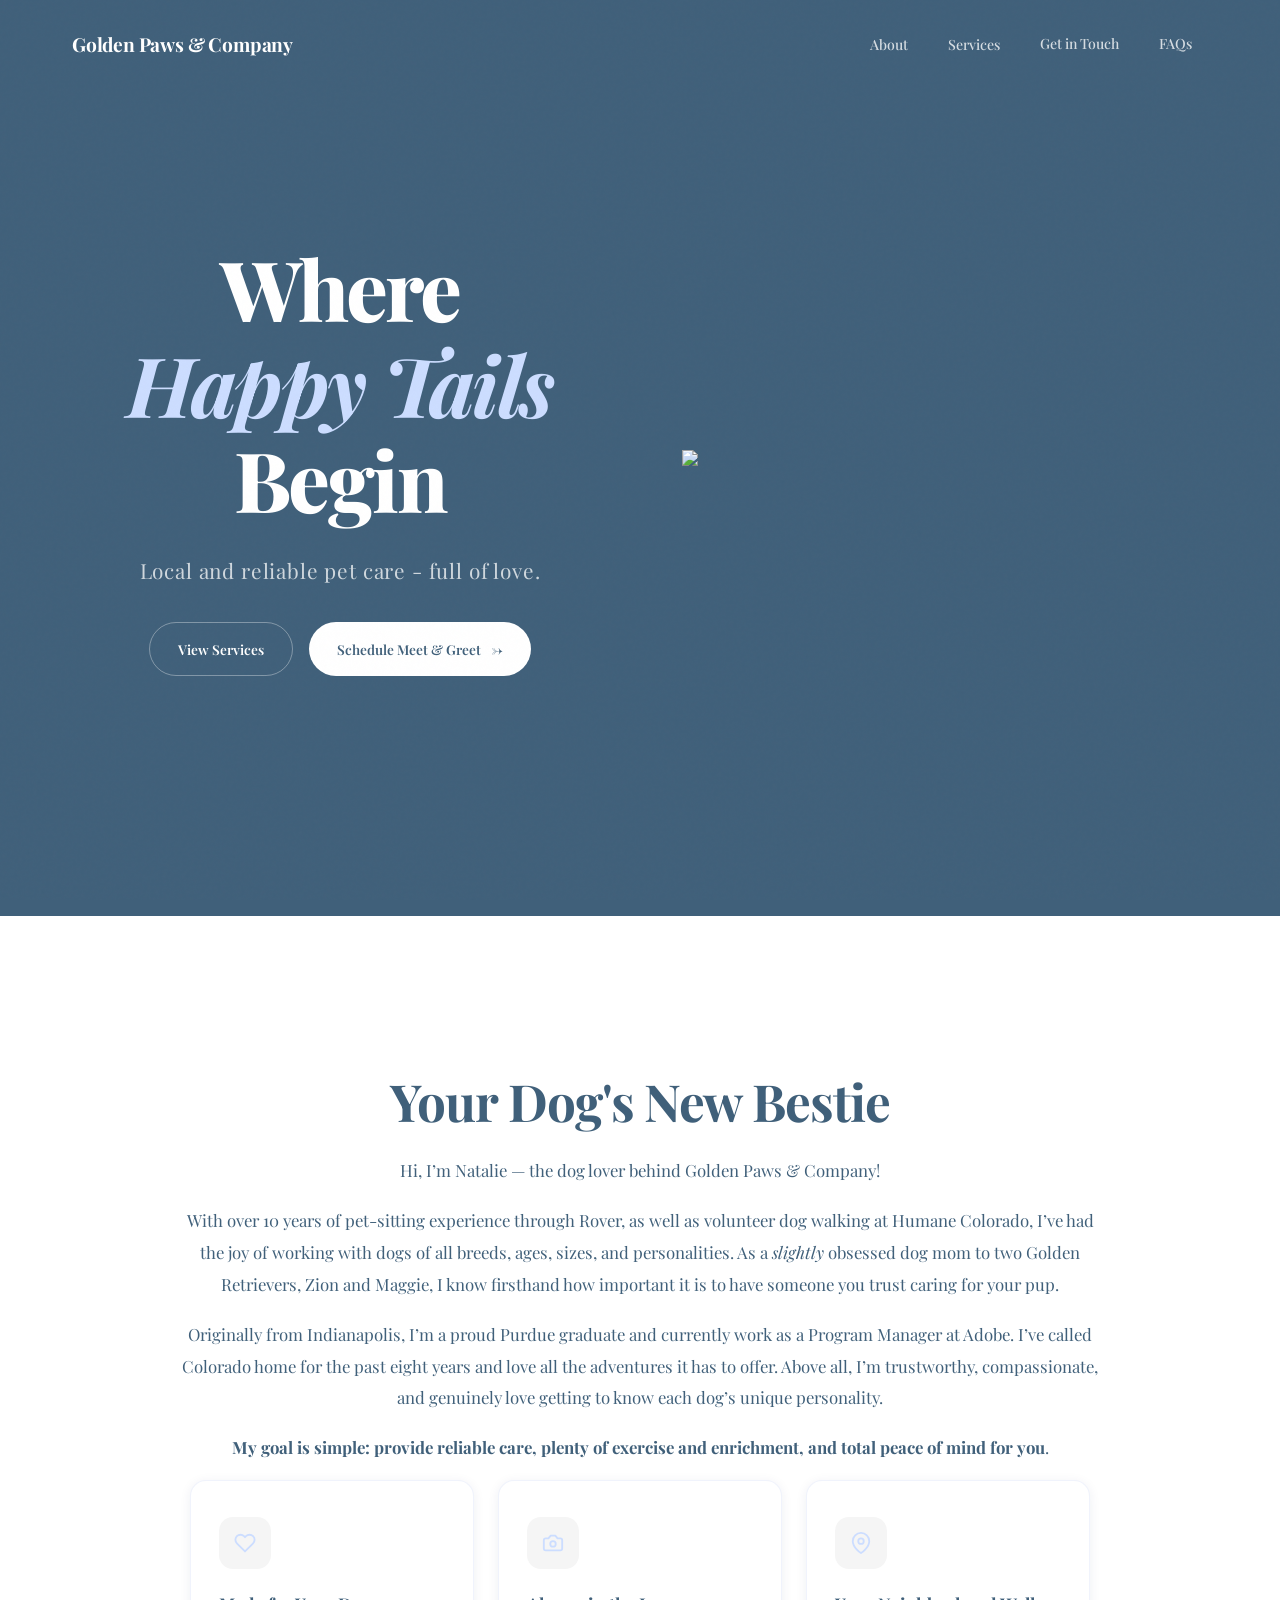
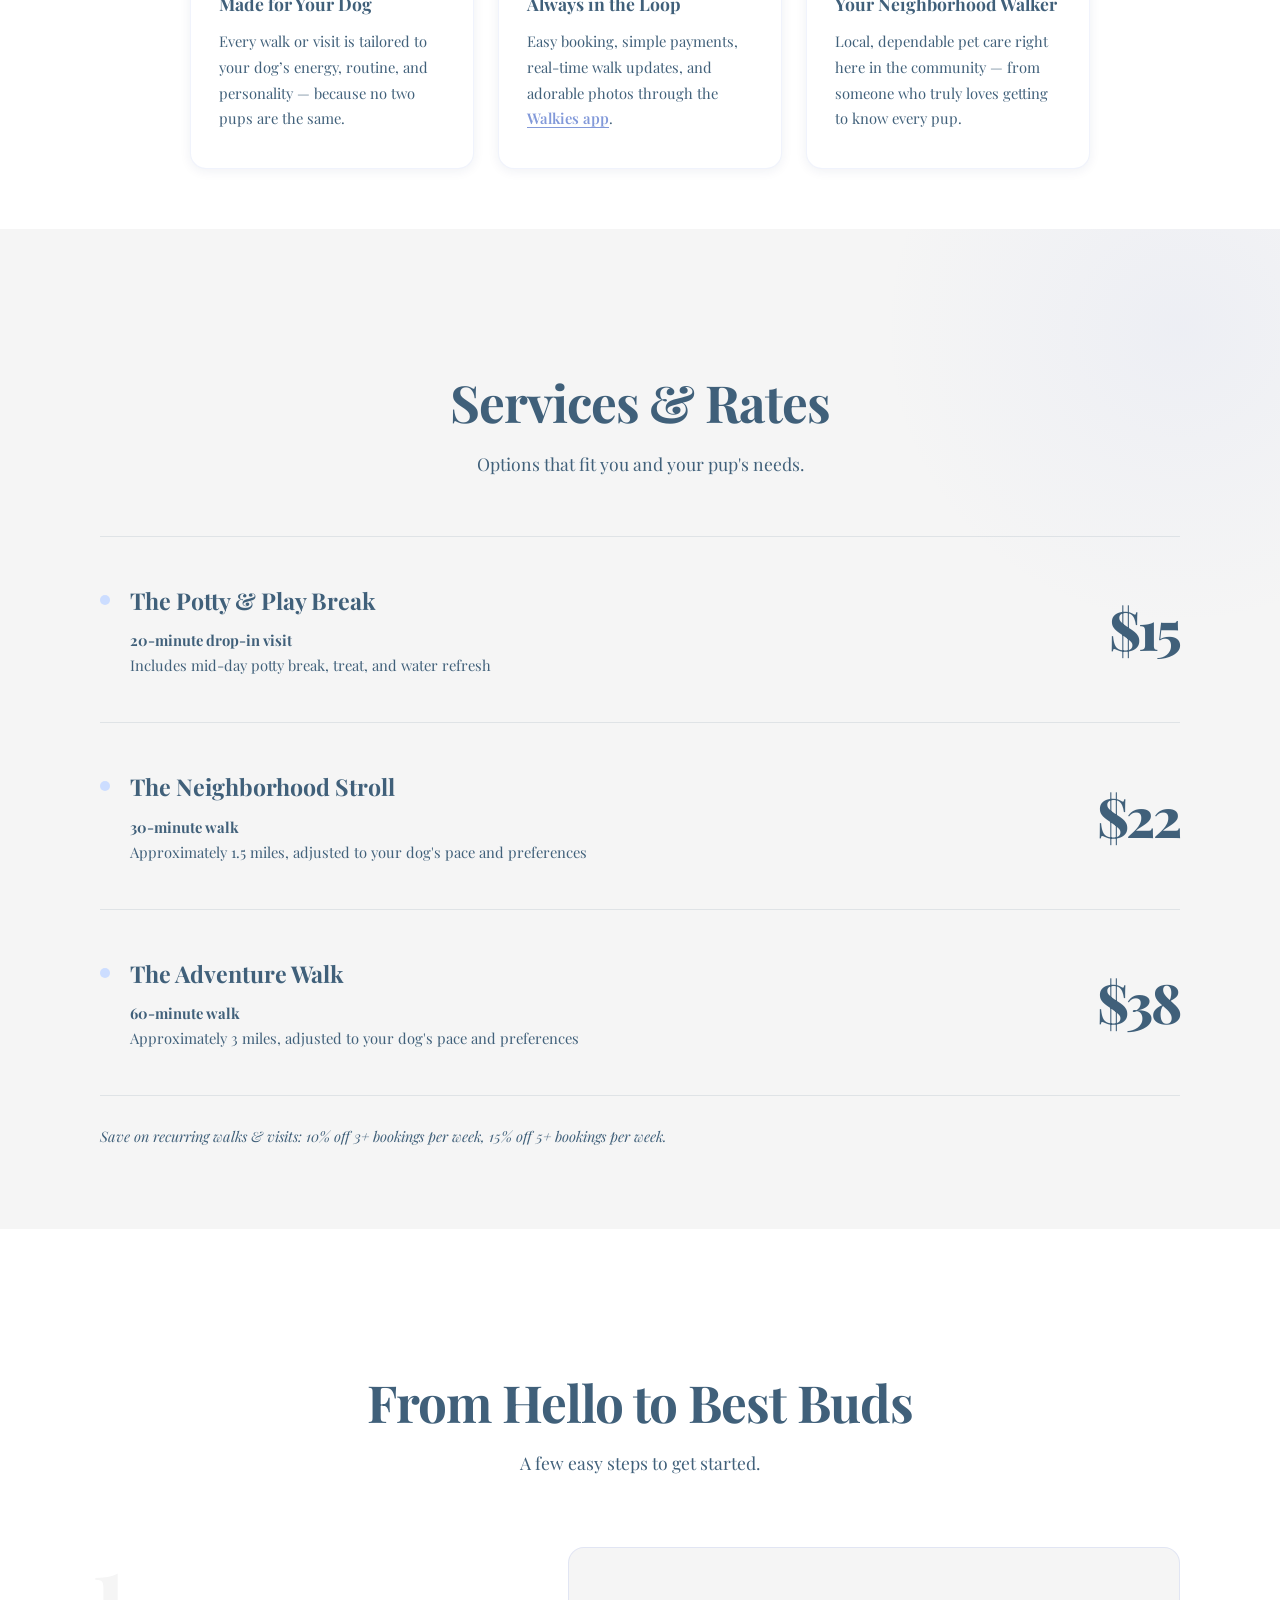
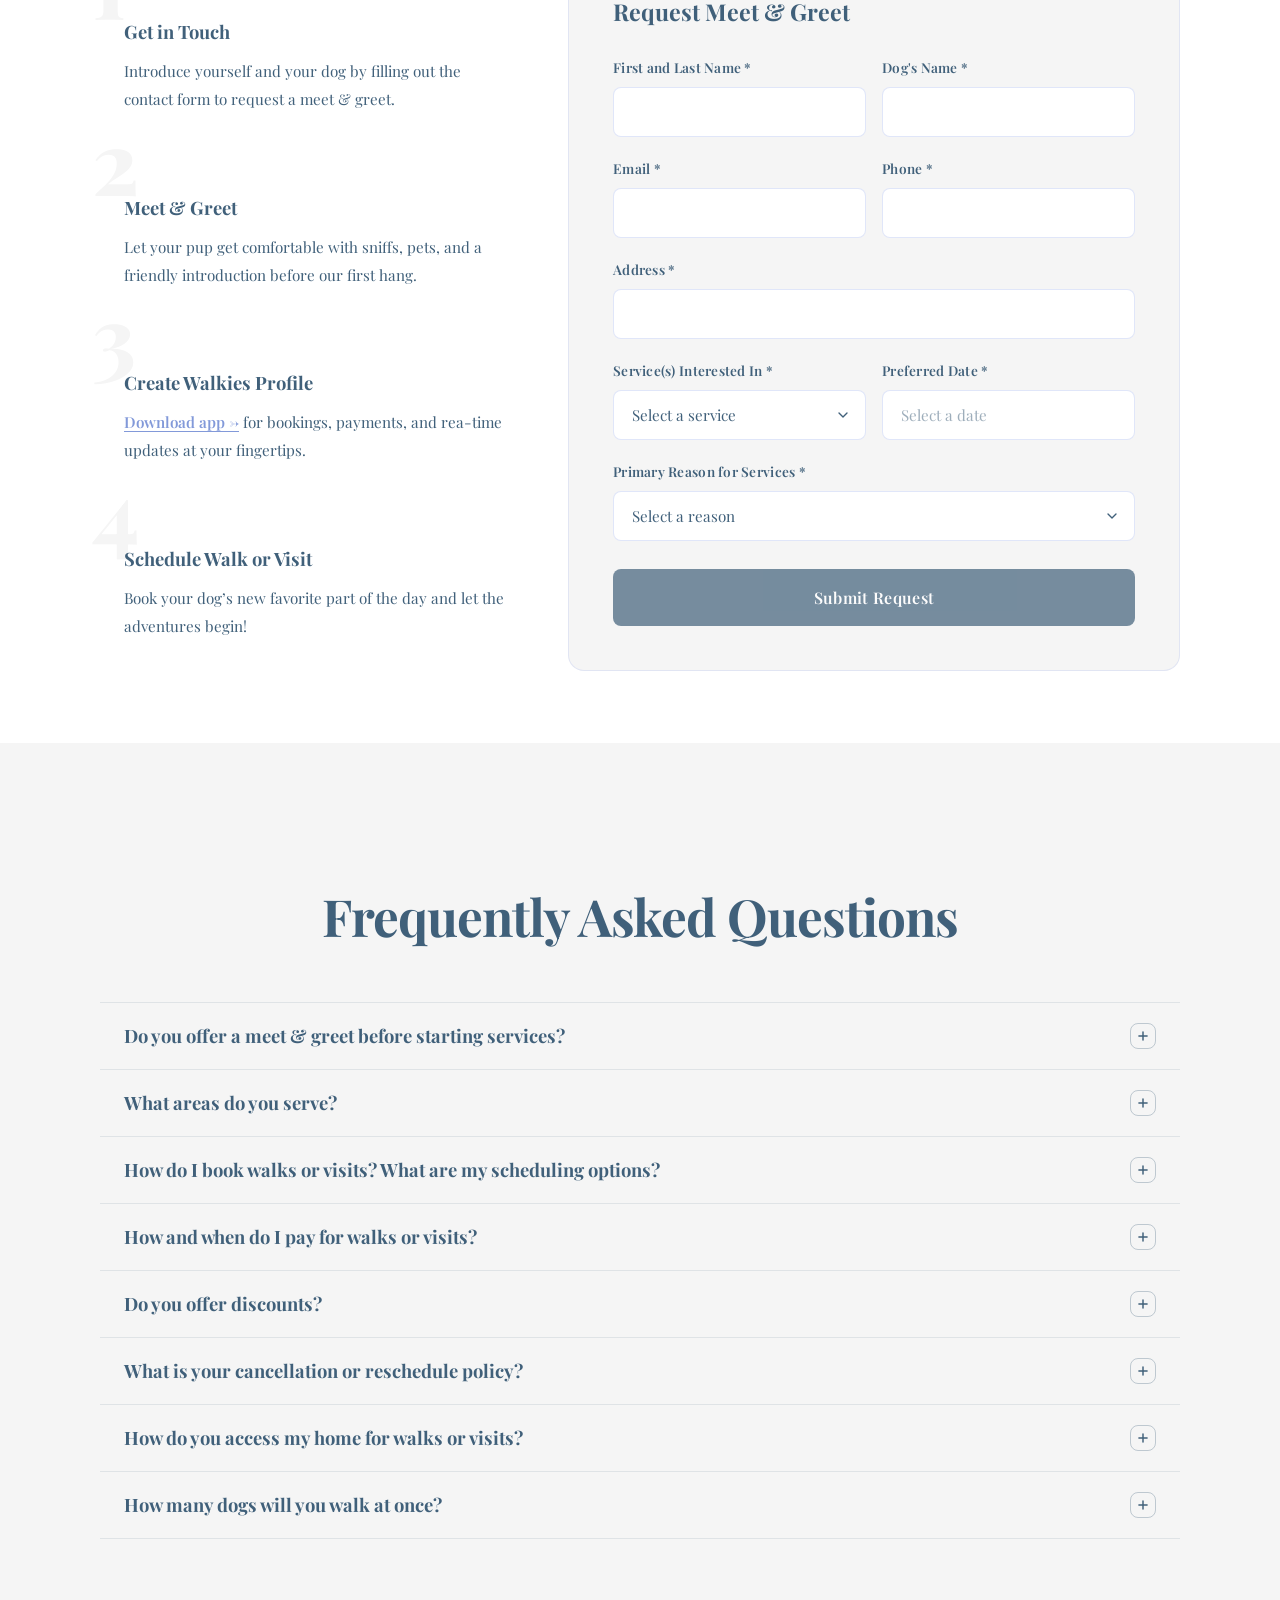
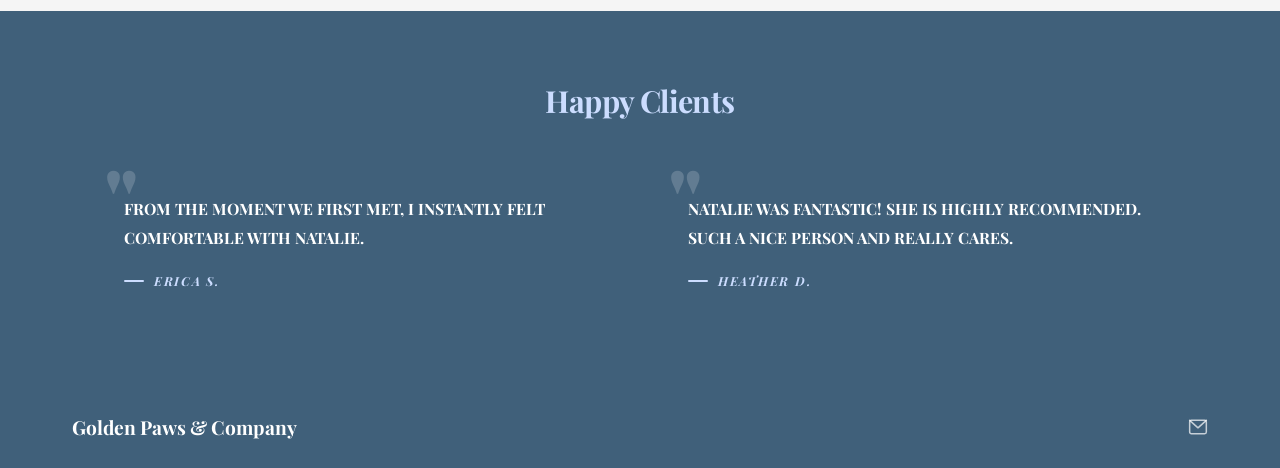
==== commit 99c5e61d: "Remove Instagram from Footer" ====
--- a/index.html
+++ b/index.html
@@ -701,7 +701,6 @@
         <div class="footer-icons-row">
         <span class="footer-mobile-label">Stay Connected</span>
         <a href="mailto:GoldenPaws.AndCo@gmail.com" class="footer-social" aria-label="Email Golden Paws &amp; Company"><svg xmlns="http://www.w3.org/2000/svg" width="20" height="20" viewBox="0 0 24 24" fill="none" stroke="currentColor" stroke-width="1.8" stroke-linecap="round" stroke-linejoin="round"><rect x="2" y="4" width="20" height="16" rx="2"/><polyline points="2,4 12,13 22,4"/></svg></a>
-        <a href="https://www.instagram.com/goldenpaws_co" target="_blank" rel="noopener" class="footer-social"><svg xmlns="http://www.w3.org/2000/svg" width="20" height="20" viewBox="0 0 24 24" fill="none" stroke="currentColor" stroke-width="1.8" stroke-linecap="round" stroke-linejoin="round"><rect x="2" y="2" width="20" height="20" rx="5" ry="5"/><path d="M16 11.37A4 4 0 1 1 12.63 8 4 4 0 0 1 16 11.37z"/><line x1="17.5" y1="6.5" x2="17.51" y2="6.5"/></svg></a>
         </div>
     </div>
 </footer>
